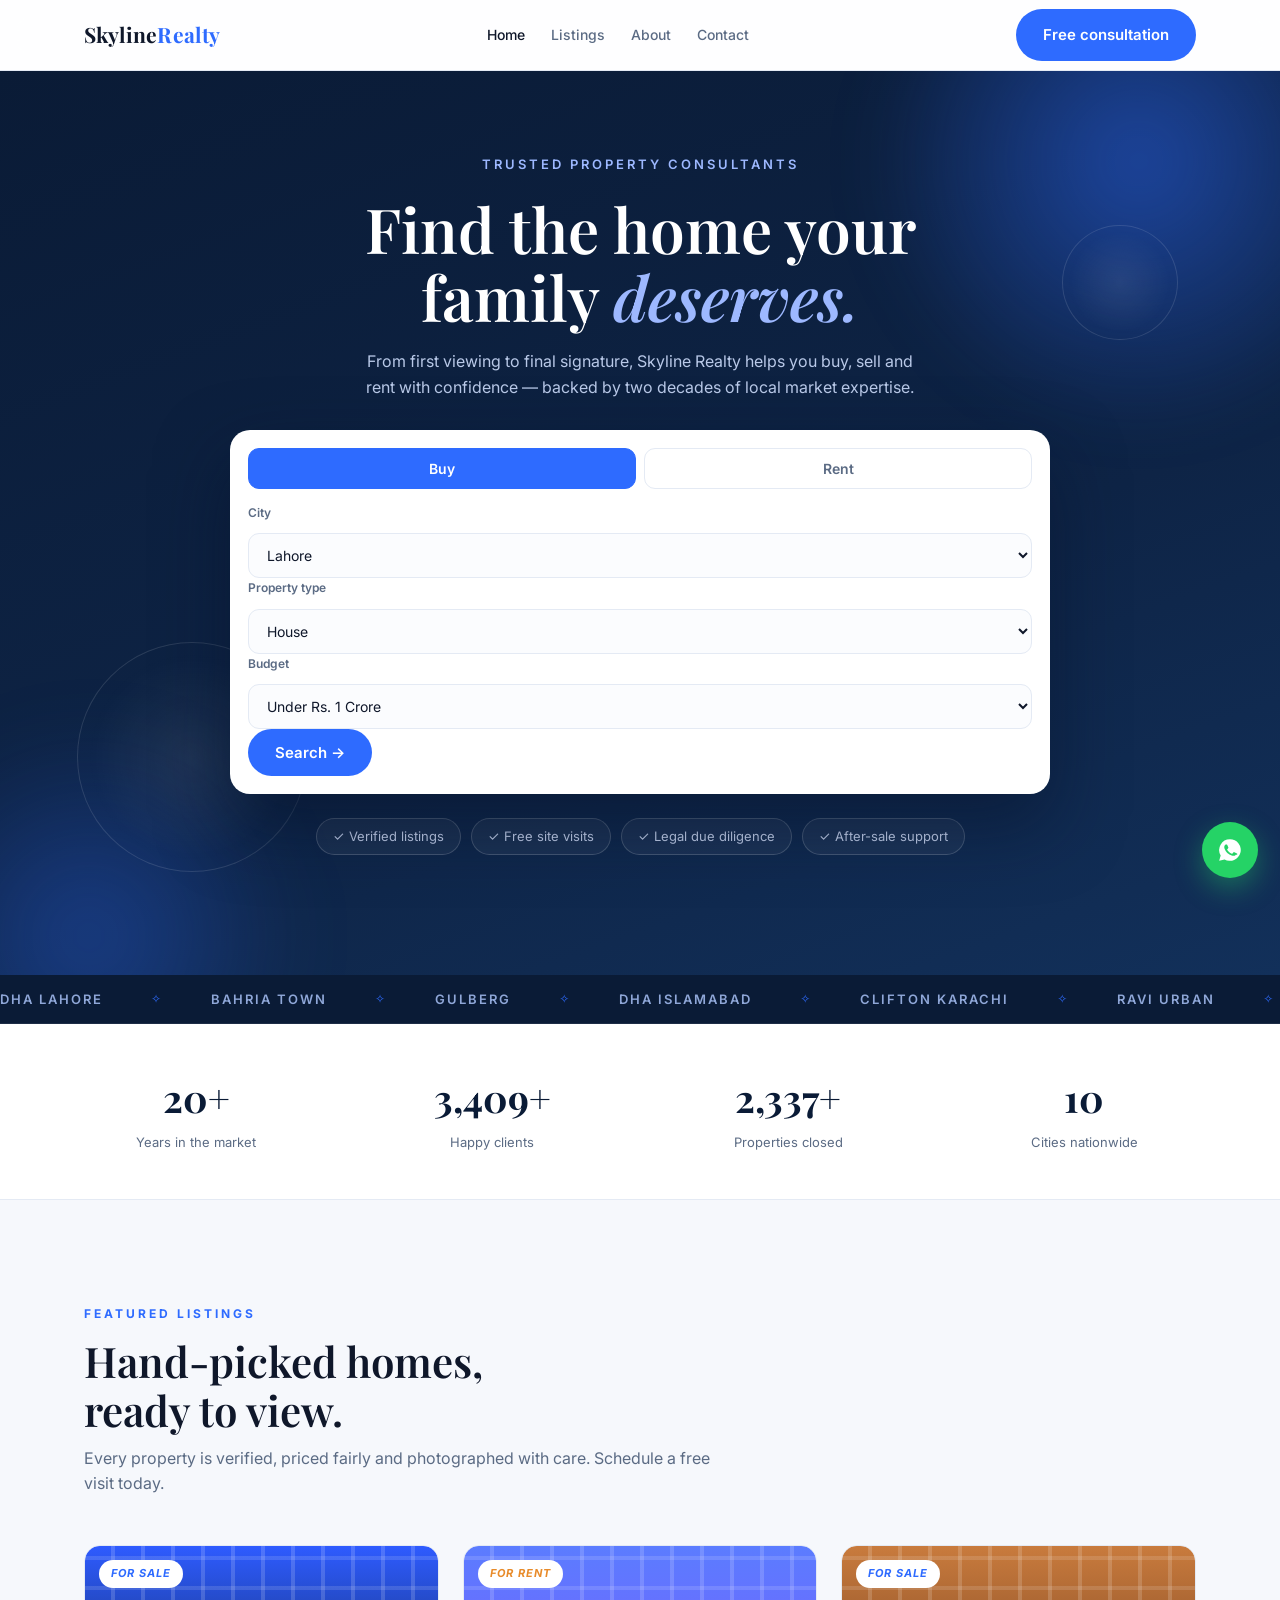
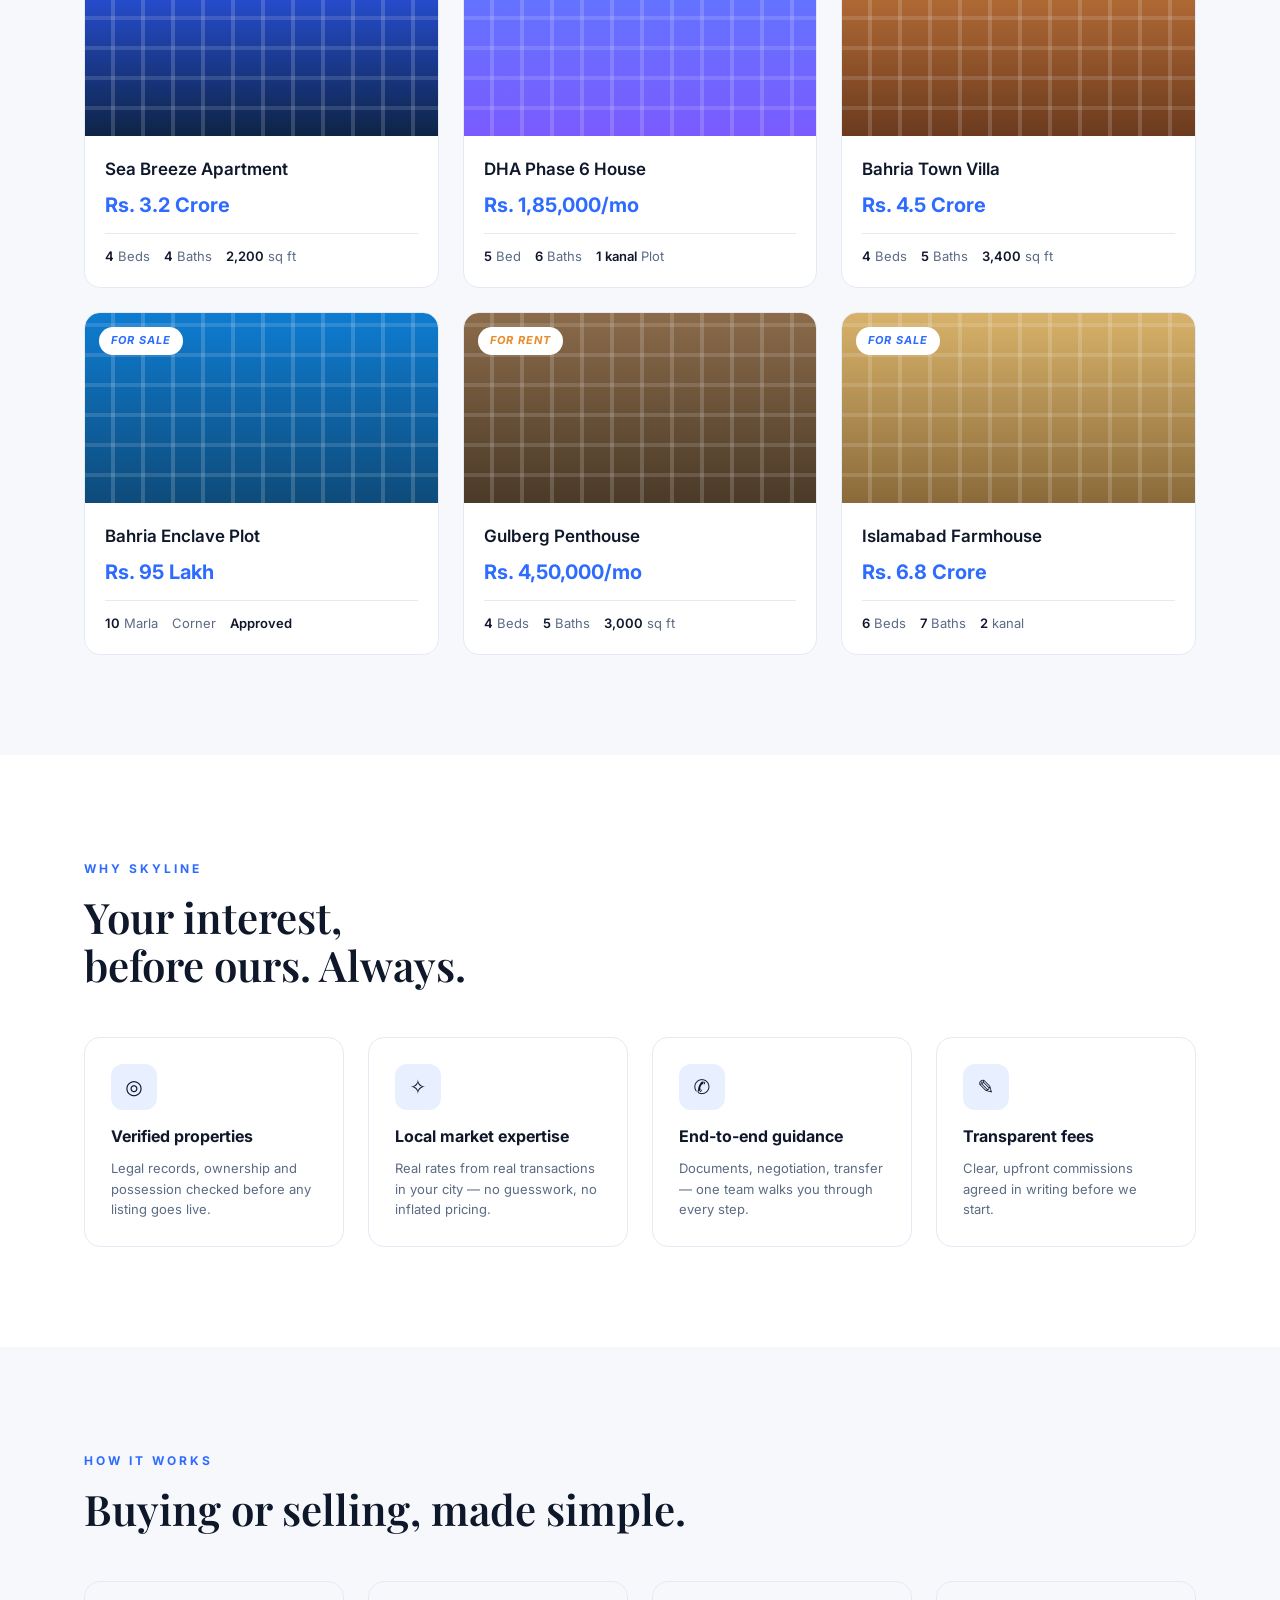
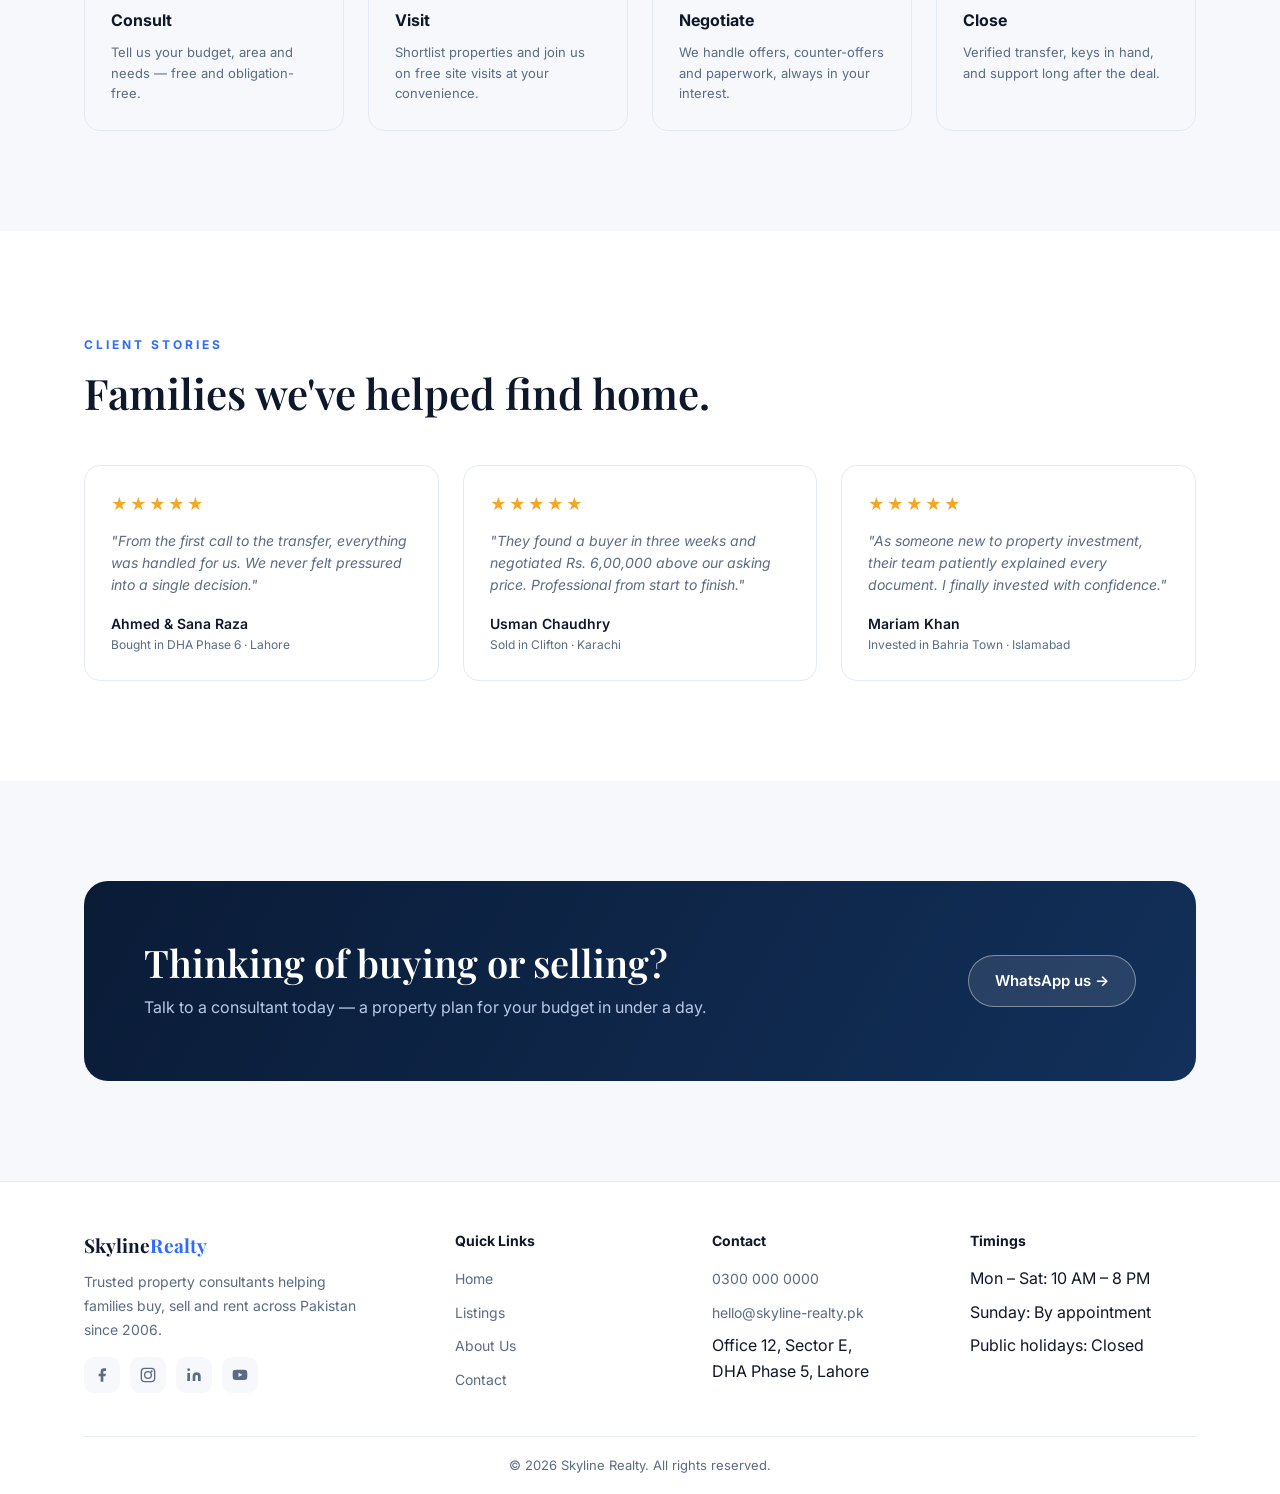
==== index.html @ 7dfa2a40 "Skyline Realty: production multi-page real estate website (HTML/CSS/JS)" ====
<!DOCTYPE html>
<html lang="en">
<head>
  <meta charset="UTF-8" />
  <meta name="viewport" content="width=device-width, initial-scale=1.0" />
  <title>Skyline Realty — Find Your Dream Home</title>
  <meta name="description" content="Skyline Realty — trusted property consultants helping you buy, sell and rent properties across Pakistan." />
  <link rel="preconnect" href="https://fonts.googleapis.com" />
  <link rel="preconnect" href="https://fonts.gstatic.com" crossorigin />
  <link href="https://fonts.googleapis.com/css2?family=Playfair+Display:wght@500;600;700&family=Inter:wght@400;500;600;700&display=swap" rel="stylesheet" />
  <link rel="stylesheet" href="css/style.css" />
</head>
<body>
<div class="sp" id="sp" aria-hidden="true"></div>
<a class="skip" href="#main">Skip to content</a>

<header>
  <div class="container nav">
    <a class="brand" href="index.html">Skyline<span>Realty</span></a>
    <nav class="nav-links" aria-label="Primary">
      <a href="index.html" aria-current="page">Home</a>
      <a href="listings.html">Listings</a>
      <a href="about.html">About</a>
      <a href="contact.html">Contact</a>
    </nav>
    <a class="btn btn-blue" href="contact.html">Free consultation</a>
    <button class="nav-toggle" aria-label="Toggle navigation" aria-expanded="false">
      <span></span><span></span><span></span>
    </button>
  </div>
</header>

<main id="main">
  <section class="hero" id="top">
    <div class="hero-fx" aria-hidden="true">
      <div class="glow"></div>
      <div class="glow g2"></div>
      <div class="orb o1"></div>
      <div class="orb o2"></div>
    </div>
    <div class="container">
      <div class="hero-inner">
        <span class="kicker rise" style="--d:.05s">Trusted property consultants</span>
        <h1 class="rise" style="--d:.15s">Find the home your family <em>deserves.</em></h1>
        <p class="rise" style="--d:.25s">From first viewing to final signature, Skyline Realty helps you buy, sell and rent with confidence — backed by two decades of local market expertise.</p>
        <form class="search rise" style="--d:.35s" action="listings.html" method="get">
          <div class="tabs" role="tablist">
            <button type="button" class="active">Buy</button>
            <button type="button">Rent</button>
          </div>
          <div class="search-form">
            <div style="display:grid;gap:6px">
              <label for="h-city">City</label>
              <select id="h-city" name="city"><option>Lahore</option><option>Karachi</option><option>Islamabad</option><option>Rawalpindi</option></select>
            </div>
            <div style="display:grid;gap:6px">
              <label for="h-type">Property type</label>
              <select id="h-type" name="type"><option>House</option><option>Apartment</option><option>Plot</option><option>Commercial</option></select>
            </div>
            <div style="display:grid;gap:6px">
              <label for="h-budget">Budget</label>
              <select id="h-budget" name="budget"><option>Under Rs. 1 Crore</option><option>Rs. 1–3 Crore</option><option>Rs. 3–7 Crore</option><option>Rs. 7 Crore+</option></select>
            </div>
            <button class="btn btn-blue" type="submit">Search →</button>
          </div>
        </form>
        <div class="trust-chips rise" style="--d:.45s">
          <span>✓ Verified listings</span>
          <span>✓ Free site visits</span>
          <span>✓ Legal due diligence</span>
          <span>✓ After-sale support</span>
        </div>
      </div>
    </div>
  </section>

  <div class="marquee" aria-hidden="true">
    <div class="marquee-track">
      <span>DHA Lahore</span><span>Bahria Town</span><span>Gulberg</span><span>DHA Islamabad</span><span>Clifton Karachi</span><span>Ravi Urban</span><span>DHA Peshawar</span><span>Overseas Ready</span><span>Installment Plans</span>
      <span>DHA Lahore</span><span>Bahria Town</span><span>Gulberg</span><span>DHA Islamabad</span><span>Clifton Karachi</span><span>Ravi Urban</span><span>DHA Peshawar</span><span>Overseas Ready</span><span>Installment Plans</span>
    </div>
  </div>

  <div class="stats">
    <div class="container stats-grid">
      <div class="stat"><strong data-count="20" data-suffix="+">20+</strong><span>Years in the market</span></div>
      <div class="stat"><strong data-count="3500" data-suffix="+">3,500+</strong><span>Happy clients</span></div>
      <div class="stat"><strong data-count="2400" data-suffix="+">2,400+</strong><span>Properties closed</span></div>
      <div class="stat"><strong data-count="10" data-suffix="">10</strong><span>Cities nationwide</span></div>
    </div>
  </div>

  <section id="listings">
    <div class="container">
      <div class="sec-head reveal">
        <span class="kicker">Featured listings</span>
        <h2>Hand-picked homes, ready to view.</h2>
        <p>Every property is verified, priced fairly and photographed with care. Schedule a free visit today.</p>
      </div>
      <div class="listing-grid">
        <article class="prop reveal">
          <div class="facade sky"><i class="win"></i><i class="win2"></i><i class="tag sale">For Sale</i></div>
          <div class="prop-body"><h3>Sea Breeze Apartment</h3><div class="price">Rs. 3.2 Crore</div><div class="meta"><span><b>4</b> Beds</span><span><b>4</b> Baths</span><span><b>2,200</b> sq ft</span></div></div>
        </article>
        <article class="prop reveal">
          <div class="facade dusk"><i class="win"></i><i class="win2"></i><i class="tag rent">For Rent</i></div>
          <div class="prop-body"><h3>DHA Phase 6 House</h3><div class="price">Rs. 1,85,000/mo</div><div class="meta"><span><b>5</b> Bed</span><span><b>6</b> Baths</span><span><b>1 kanal</b> Plot</span></div></div>
        </article>
        <article class="prop reveal">
          <div class="facade gold"><i class="win"></i><i class="win2"></i><i class="tag sale">For Sale</i></div>
          <div class="prop-body"><h3>Bahria Town Villa</h3><div class="price">Rs. 4.5 Crore</div><div class="meta"><span><b>4</b> Beds</span><span><b>5</b> Baths</span><span><b>3,400</b> sq ft</span></div></div>
        </article>
        <article class="prop reveal">
          <div class="facade lake"><i class="win"></i><i class="win2"></i><i class="tag sale">For Sale</i></div>
          <div class="prop-body"><h3>Bahria Enclave Plot</h3><div class="price">Rs. 95 Lakh</div><div class="meta"><span><b>10</b> Marla</span><span>Corner</span><span><b>Approved</b></span></div></div>
        </article>
        <article class="prop reveal">
          <div class="facade wood"><i class="win"></i><i class="win2"></i><i class="tag rent">For Rent</i></div>
          <div class="prop-body"><h3>Gulberg Penthouse</h3><div class="price">Rs. 4,50,000/mo</div><div class="meta"><span><b>4</b> Beds</span><span><b>5</b> Baths</span><span><b>3,000</b> sq ft</span></div></div>
        </article>
        <article class="prop reveal">
          <div class="facade sand"><i class="win"></i><i class="win2"></i><i class="tag sale">For Sale</i></div>
          <div class="prop-body"><h3>Islamabad Farmhouse</h3><div class="price">Rs. 6.8 Crore</div><div class="meta"><span><b>6</b> Beds</span><span><b>7</b> Baths</span><span><b>2</b> kanal</span></div></div>
        </article>
      </div>
    </div>
  </section>

  <section id="why" class="alt">
    <div class="container">
      <div class="sec-head reveal">
        <span class="kicker">Why Skyline</span>
        <h2>Your interest, before ours. Always.</h2>
      </div>
      <div class="why-grid">
        <div class="why reveal"><span class="ic">◎</span><h3>Verified properties</h3><p>Legal records, ownership and possession checked before any listing goes live.</p></div>
        <div class="why reveal"><span class="ic">✧</span><h3>Local market expertise</h3><p>Real rates from real transactions in your city — no guesswork, no inflated pricing.</p></div>
        <div class="why reveal"><span class="ic">✆</span><h3>End-to-end guidance</h3><p>Documents, negotiation, transfer — one team walks you through every step.</p></div>
        <div class="why reveal"><span class="ic">✎</span><h3>Transparent fees</h3><p>Clear, upfront commissions agreed in writing before we start.</p></div>
      </div>
    </div>
  </section>

  <section id="process">
    <div class="container">
      <div class="sec-head reveal">
        <span class="kicker">How it works</span>
        <h2>Buying or selling, made simple.</h2>
      </div>
      <div class="steps">
        <div class="step reveal"><h3>Consult</h3><p>Tell us your budget, area and needs — free and obligation-free.</p></div>
        <div class="step reveal"><h3>Visit</h3><p>Shortlist properties and join us on free site visits at your convenience.</p></div>
        <div class="step reveal"><h3>Negotiate</h3><p>We handle offers, counter-offers and paperwork, always in your interest.</p></div>
        <div class="step reveal"><h3>Close</h3><p>Verified transfer, keys in hand, and support long after the deal.</p></div>
      </div>
    </div>
  </section>

  <section id="stories" class="alt">
    <div class="container">
      <div class="sec-head reveal">
        <span class="kicker">Client stories</span>
        <h2>Families we've helped find home.</h2>
      </div>
      <div class="tst-grid">
        <div class="tst reveal">
          <div class="stars">★★★★★</div>
          <p>"From the first call to the transfer, everything was handled for us. We never felt pressured into a single decision."</p>
          <div class="who">Ahmed &amp; Sana Raza<span>Bought in DHA Phase 6 · Lahore</span></div>
        </div>
        <div class="tst reveal">
          <div class="stars">★★★★★</div>
          <p>"They found a buyer in three weeks and negotiated Rs. 6,00,000 above our asking price. Professional from start to finish."</p>
          <div class="who">Usman Chaudhry<span>Sold in Clifton · Karachi</span></div>
        </div>
        <div class="tst reveal">
          <div class="stars">★★★★★</div>
          <p>"As someone new to property investment, their team patiently explained every document. I finally invested with confidence."</p>
          <div class="who">Mariam Khan<span>Invested in Bahria Town · Islamabad</span></div>
        </div>
      </div>
    </div>
  </section>

  <section id="contact">
    <div class="container">
      <div class="cta-band reveal">
        <div>
          <h2>Thinking of buying or selling?</h2>
          <p>Talk to a consultant today — a property plan for your budget in under a day.</p>
        </div>
        <a class="btn btn-line" style="background:rgba(255,255,255,.1);border-color:rgba(255,255,255,.4);color:#fff" href="https://wa.me/923165661622" target="_blank" rel="noopener">WhatsApp us →</a>
      </div>
    </div>
  </section>
</main>

<footer class="site-footer">
  <div class="container">
    <div class="footer-grid">
      <div class="footer-brand">
        <a class="brand" href="index.html">Skyline<span>Realty</span></a>
        <p>Trusted property consultants helping families buy, sell and rent across Pakistan since 2006.</p>
        <div class="footer-social">
          <a href="#" aria-label="Facebook"><svg width="16" height="16" fill="currentColor" viewBox="0 0 24 24"><path d="M18 2h-3a5 5 0 0 0-5 5v3H7v4h3v8h4v-8h3l1-4h-4V7a1 1 0 0 1 1-1h3z"/></svg></a>
          <a href="#" aria-label="Instagram"><svg width="16" height="16" fill="none" stroke="currentColor" stroke-width="2" viewBox="0 0 24 24"><rect x="2" y="2" width="20" height="20" rx="5"/><circle cx="12" cy="12" r="5"/><circle cx="17.5" cy="6.5" r="1.5" fill="currentColor" stroke="none"/></svg></a>
          <a href="#" aria-label="LinkedIn"><svg width="16" height="16" fill="currentColor" viewBox="0 0 24 24"><path d="M16 8a6 6 0 0 1 6 6v7h-4v-7a2 2 0 0 0-4 0v7h-4v-7a6 6 0 0 1 6-6zM2 9h4v12H2zM4 2a2 2 0 1 1 0 4 2 2 0 0 1 0-4z"/></svg></a>
          <a href="#" aria-label="YouTube"><svg width="16" height="16" fill="currentColor" viewBox="0 0 24 24"><path d="M22.54 6.42a2.78 2.78 0 0 0-1.94-2C18.88 4 12 4 12 4s-6.88 0-8.6.46a2.78 2.78 0 0 0-1.94 2A29 29 0 0 0 1 11.75a29 29 0 0 0 .46 5.33A2.78 2.78 0 0 0 3.4 19.1c1.72.46 8.6.46 8.6.46s6.88 0 8.6-.46a2.78 2.78 0 0 0 1.94-2 29 29 0 0 0 .46-5.25 29 29 0 0 0-.46-5.43zM9.75 15.02V8.48l5.75 3.27-5.75 3.27z"/></svg></a>
        </div>
      </div>
      <div class="footer-col">
        <h4>Quick Links</h4>
        <ul>
          <li><a href="index.html">Home</a></li>
          <li><a href="listings.html">Listings</a></li>
          <li><a href="about.html">About Us</a></li>
          <li><a href="contact.html">Contact</a></li>
        </ul>
      </div>
      <div class="footer-col">
        <h4>Contact</h4>
        <ul>
          <li><a href="tel:+923000000000">0300 000 0000</a></li>
          <li><a href="mailto:hello@skyline-realty.pk">hello@skyline-realty.pk</a></li>
          <li>Office 12, Sector E,<br/>DHA Phase 5, Lahore</li>
        </ul>
      </div>
      <div class="footer-col">
        <h4>Timings</h4>
        <ul>
          <li>Mon – Sat: 10 AM – 8 PM</li>
          <li>Sunday: By appointment</li>
          <li>Public holidays: Closed</li>
        </ul>
      </div>
    </div>
    <div class="footer-bottom">© 2026 Skyline Realty. All rights reserved.</div>
  </div>
</footer>

<a class="wa" href="https://wa.me/923165661622?text=Hello%20Skyline%20Realty%2C%20I%27m%20interested%20in%20your%20property%20services." target="_blank" rel="noopener" aria-label="Chat on WhatsApp">
  <svg width="26" height="26" viewBox="0 0 24 24" fill="currentColor" aria-hidden="true"><path d="M12 2a10 10 0 0 0-8.6 15.1L2 22l5-1.3A10 10 0 1 0 12 2zm5.5 14.1c-.2.6-1.2 1.2-1.7 1.2-.5.1-1 .2-3.3-.7-2.8-1.1-4.6-4-4.7-4.2-.1-.2-1.1-1.5-1.1-2.9s.7-2 1-2.3c.2-.3.5-.3.7-.3h.5c.2 0 .4 0 .6.5l.9 2.1c.1.2.1.4 0 .6l-.5.7-.4.4c-.1.1-.3.3-.1.6.2.3.8 1.3 1.7 2.1 1.2 1.1 2.2 1.4 2.5 1.5.3.2.5.1.7-.1l1-1.2c.2-.3.4-.2.7-.1l2 1c.3.1.5.2.6.3.1.1.1.8-.1 1.3z"/></svg>
</a>

<script src="js/main.js"></script>
</body>
</html>
---- css/style.css ----
/* ================================================================
   Skyline Realty — Multi-Page Stylesheet
   ================================================================ */

:root {
  --navy: #0A1B36;
  --navy-2: #0E2446;
  --blue: #2E6BFF;
  --blue-dark: #1D4FD8;
  --blue-soft: #E8EFFF;
  --ink: #0F172A;
  --muted: #5B6B84;
  --bg: #F6F8FC;
  --card: #fff;
  --line: #E4EAF4;
  --serif: "Playfair Display", Georgia, serif;
  --sans: "Inter", system-ui, sans-serif;
}

*, *::before, *::after { margin: 0; padding: 0; box-sizing: border-box; }
html { scroll-behavior: smooth; }
body { font-family: var(--sans); color: var(--ink); background: var(--bg); line-height: 1.6; -webkit-font-smoothing: antialiased; }
::selection { background: var(--blue); color: #fff; }
a { color: inherit; }
img { max-width: 100%; display: block; }

/* ---- Utilities ---- */
.container { max-width: 1160px; margin: 0 auto; padding: 0 24px; }
.skip { position: absolute; left: -999px; top: 0; background: var(--blue); color: #fff; padding: 12px 20px; z-index: 200; font-weight: 600; border-radius: 0 0 12px 0; }
.skip:focus { left: 0; }
.sr-only { position: absolute; width: 1px; height: 1px; padding: 0; margin: -1px; overflow: hidden; clip: rect(0,0,0,0); border: 0; }

/* ---- Buttons ---- */
.btn {
  display: inline-flex; align-items: center; gap: 8px;
  padding: 13px 26px; border-radius: 999px; font-weight: 600; font-size: 15px;
  text-decoration: none; border: 1px solid transparent; cursor: pointer;
  font-family: var(--sans); transition: transform .15s, box-shadow .2s, background .2s;
}
.btn:active { transform: scale(.97); }
.btn-blue { background: var(--blue); color: #fff; }
.btn-blue:hover { background: var(--blue-dark); box-shadow: 0 10px 28px rgba(46,107,255,.35); }
.btn-line { border-color: var(--line); background: #fff; color: var(--ink); }
.btn-line:hover { border-color: var(--ink); }
.btn-sm { padding: 10px 20px; font-size: 13px; }

/* ---- Header ---- */
header {
  position: sticky; top: 0; z-index: 100;
  background: rgba(255,255,255,.85); backdrop-filter: blur(14px);
  border-bottom: 1px solid var(--line);
}
.nav { display: flex; align-items: center; justify-content: space-between; height: 70px; }
.brand { font-family: var(--serif); font-size: 21px; font-weight: 700; text-decoration: none; letter-spacing: .2px; }
.brand span { color: var(--blue); }
.nav-links { display: flex; gap: 26px; align-items: center; }
.nav-links a { text-decoration: none; font-size: 14px; font-weight: 500; color: var(--muted); transition: color .2s; }
.nav-links a:hover, .nav-links a[aria-current="page"] { color: var(--ink); }
.nav-toggle { display: none; background: none; border: none; cursor: pointer; padding: 8px; }
.nav-toggle span { display: block; width: 22px; height: 2px; background: var(--ink); margin: 5px 0; transition: .3s; }

/* ---- Hero ---- */
.hero {
  background: linear-gradient(160deg, var(--navy) 0%, var(--navy-2) 60%, #12305A 100%);
  color: #fff; padding: 80px 0 120px; position: relative; overflow: hidden;
}
.hero .glow {
  position: absolute; width: 50vmax; height: 50vmax; right: -14vmax; top: -18vmax;
  border-radius: 50%; background: radial-gradient(circle, rgba(46,107,255,.5), transparent 60%);
  filter: blur(30px); pointer-events: none;
}
.hero .glow.g2 {
  right: auto; left: -12vmax; top: auto; bottom: -16vmax;
  width: 38vmax; height: 38vmax;
  background: radial-gradient(circle, rgba(46,107,255,.35), transparent 60%);
  filter: blur(40px);
}
.hero-inner { position: relative; z-index: 2; text-align: center; max-width: 820px; margin: 0 auto; }
.hero .kicker { font-size: 13px; letter-spacing: 3px; text-transform: uppercase; color: #9DB8FF; font-weight: 600; }
.hero h1 { font-family: var(--serif); font-size: clamp(38px, 6vw, 62px); font-weight: 600; line-height: 1.1; margin: 18px 0; text-wrap: balance; }
.hero h1 em { font-style: italic; color: #9DB8FF; }
.hero p { color: #B9C9E8; max-width: 560px; margin: 0 auto 30px; font-size: 16px; }

/* ---- Search Card ---- */
.search {
  background: #fff; color: var(--ink); border-radius: 20px; padding: 18px;
  box-shadow: 0 30px 70px rgba(6,18,42,.5); text-align: left; position: relative; z-index: 2;
}
.search .tabs { display: flex; gap: 8px; margin-bottom: 14px; }
.search .tabs button {
  flex: 1; padding: 11px; border-radius: 11px; border: 1px solid var(--line);
  background: #fff; font-weight: 600; font-size: 14px; cursor: pointer;
  font-family: var(--sans); color: var(--muted); transition: background .2s, color .2s, border-color .2s;
}
.search .tabs button.active { background: var(--blue); border-color: var(--blue); color: #fff; }
.search form { display: grid; grid-template-columns: 2fr 1fr 1fr auto; gap: 12px; }
.search label { font-size: 12px; font-weight: 600; color: var(--muted); display: block; margin-bottom: 5px; }
.search select, .search input {
  width: 100%; padding: 12px 14px; border: 1px solid var(--line); border-radius: 11px;
  font-size: 14px; font-family: var(--sans); background: #FBFCFE; color: var(--ink);
}
.search select:focus, .search input:focus { outline: none; border-color: var(--blue); }
.search .btn { justify-self: end; align-self: end; }

.trust-chips { display: flex; gap: 10px; justify-content: center; flex-wrap: wrap; margin-top: 24px; }
.trust-chips span { font-size: 13px; color: #C6D3EF; border: 1px solid rgba(255,255,255,.18); padding: 7px 16px; border-radius: 999px; background: rgba(255,255,255,.05); }

/* ---- Stats ---- */
.stats { border-bottom: 1px solid var(--line); background: #fff; }
.stats-grid { display: grid; grid-template-columns: repeat(4, 1fr); gap: 24px; padding: 44px 0; text-align: center; }
.stat strong { font-family: var(--serif); font-size: 38px; font-weight: 700; color: var(--navy); display: block; }
.stat span { font-size: 13px; color: var(--muted); }

/* ---- Sections ---- */
section { padding: clamp(64px, 8vw, 100px) 0; }
.sec-head { max-width: 640px; margin-bottom: 48px; }
.sec-head .kicker { font-size: 12px; font-weight: 700; letter-spacing: 3px; text-transform: uppercase; color: var(--blue); }
.sec-head h2 { font-family: var(--serif); font-size: clamp(30px, 4vw, 42px); font-weight: 600; line-height: 1.15; margin-top: 12px; text-wrap: balance; }
.sec-head p { color: var(--muted); margin-top: 12px; }
.alt { background: #fff; }

/* ---- Property Facade Art ---- */
.facade { position: relative; height: 190px; overflow: hidden; border-radius: 14px 14px 0 0; }
.facade.sky { background: linear-gradient(180deg, #2E5BFF, #0E2446); }
.facade.dusk { background: linear-gradient(180deg, #5B7CFF, #7A5BFF); }
.facade.lake { background: linear-gradient(180deg, #0E7CD1, #0E4B7A); }
.facade.gold { background: linear-gradient(180deg, #C97B3D, #6B3A1E); }
.facade.wood { background: linear-gradient(180deg, #8B6B4A, #4A3A28); }
.facade.sand { background: linear-gradient(180deg, #D8B26A, #8A6A3A); }
.facade .win { position: absolute; inset: 0; background: repeating-linear-gradient(90deg, transparent 0 26px, rgba(255,255,255,.16) 26px 30px); }
.facade .win2 { position: absolute; inset: 0; background: repeating-linear-gradient(0deg, transparent 0 26px, rgba(255,255,255,.13) 26px 30px); }
.facade .lights { position: absolute; width: 8px; height: 8px; border-radius: 2px; background: #FFE9A8; box-shadow: 0 0 8px #FFE9A8; opacity: .85; }
.facade .tagline { position: absolute; left: 16px; bottom: 14px; font-size: 11px; font-weight: 700; letter-spacing: 1px; text-transform: uppercase; color: #fff; background: rgba(0,0,0,.28); padding: 5px 12px; border-radius: 8px; backdrop-filter: blur(6px); }

/* ---- Listing Cards ---- */
.listing-grid { display: grid; grid-template-columns: repeat(3, 1fr); gap: 24px; }
.prop {
  background: #fff; border: 1px solid var(--line); border-radius: 16px;
  overflow: hidden; transition: transform .2s, box-shadow .2s;
}
.prop:hover { transform: translateY(-5px); box-shadow: 0 24px 50px rgba(15,23,42,.12); }
.prop-body { padding: 20px; }
.prop-body h3 { font-size: 17px; font-weight: 600; }
.price { font-size: 20px; font-weight: 700; color: var(--blue); margin: 6px 0 12px; }
.meta { display: flex; gap: 14px; font-size: 13px; color: var(--muted); border-top: 1px solid var(--line); padding-top: 12px; flex-wrap: wrap; }
.meta b { color: var(--ink); font-weight: 600; }
.prop .tag {
  position: absolute; top: 14px; left: 14px; z-index: 2; font-size: 11px; font-weight: 700;
  text-transform: uppercase; letter-spacing: 1px; padding: 5px 12px; border-radius: 999px;
}
.tag.sale { background: #fff; color: var(--blue); }
.tag.rent { background: #fff; color: #E88B2A; }

/* ---- Filter bar (listings page) ---- */
.filter-bar {
  background: #fff; border: 1px solid var(--line); border-radius: 16px;
  padding: 18px; margin-bottom: 32px; display: flex; gap: 12px; flex-wrap: wrap; align-items: flex-end;
}
.filter-bar .field { flex: 1; min-width: 160px; }
.filter-bar label { font-size: 12px; font-weight: 600; color: var(--muted); display: block; margin-bottom: 5px; }
.filter-bar select {
  width: 100%; padding: 10px 14px; border: 1px solid var(--line); border-radius: 11px;
  font-size: 14px; font-family: var(--sans); background: #FBFCFE; color: var(--ink);
}
.filter-bar select:focus { outline: none; border-color: var(--blue); }

/* Buy/Rent tabs for listings page */
.listings-tabs { display: flex; gap: 8px; margin-bottom: 24px; }
.listings-tabs button {
  padding: 11px 28px; border-radius: 11px; border: 1px solid var(--line);
  background: #fff; font-weight: 600; font-size: 14px; cursor: pointer;
  font-family: var(--sans); color: var(--muted); transition: background .2s, color .2s, border-color .2s;
}
.listings-tabs button.active { background: var(--blue); border-color: var(--blue); color: #fff; }
.listings-tabs button:hover:not(.active) { border-color: var(--muted); }
.listing-count { font-size: 14px; color: var(--muted); margin-bottom: 20px; }

/* ---- Why Us ---- */
.why-grid { display: grid; grid-template-columns: repeat(4, 1fr); gap: 24px; }
.why { background: #fff; border: 1px solid var(--line); border-radius: 16px; padding: 26px; }
.why .ic {
  width: 46px; height: 46px; display: flex; align-items: center; justify-content: center;
  background: var(--blue-soft); border-radius: 12px; font-size: 20px; margin-bottom: 14px;
}
.why h3 { font-size: 16px; margin-bottom: 8px; }
.why p { font-size: 13px; color: var(--muted); }

/* ---- Process Steps ---- */
.steps { display: grid; grid-template-columns: repeat(4, 1fr); gap: 24px; counter-reset: st; }
.step { background: var(--bg); border: 1px solid var(--line); border-radius: 16px; padding: 26px; position: relative; }
.step::before { counter-increment: st; content: "0" counter(st); font-family: var(--serif); font-weight: 700; font-size: 16px; color: var(--blue); display: block; margin-bottom: 14px; }
.step h3 { font-size: 16px; margin-bottom: 8px; }
.step p { font-size: 13px; color: var(--muted); }

/* ---- Testimonials ---- */
.tst-grid { display: grid; grid-template-columns: repeat(3, 1fr); gap: 24px; }
.tst { background: #fff; border: 1px solid var(--line); border-radius: 16px; padding: 26px; }
.tst .stars { color: #F5A623; margin-bottom: 12px; letter-spacing: 2px; }
.tst p { font-size: 14px; color: var(--muted); font-style: italic; }
.tst .who { margin-top: 16px; font-size: 14px; font-weight: 600; }
.tst .who span { display: block; font-weight: 400; color: var(--muted); font-size: 12px; }

/* ---- CTA Band ---- */
.cta-band {
  background: linear-gradient(120deg, var(--navy), #12305A); border-radius: 24px;
  color: #fff; padding: clamp(36px, 5vw, 60px);
  display: flex; align-items: center; justify-content: space-between; gap: 28px; flex-wrap: wrap;
}
.cta-band h2 { font-family: var(--serif); font-size: clamp(26px, 3.6vw, 38px); font-weight: 600; line-height: 1.15; }
.cta-band p { color: #B9C9E8; margin-top: 10px; }

/* ---- About Page ---- */
.about-story { display: grid; grid-template-columns: 1fr 1fr; gap: 48px; align-items: center; }
.about-story .text h2 { font-family: var(--serif); font-size: clamp(28px, 4vw, 40px); font-weight: 600; line-height: 1.15; margin-bottom: 16px; }
.about-story .text p { color: var(--muted); margin-bottom: 14px; font-size: 15px; }
.about-visual {
  background: linear-gradient(160deg, var(--navy), #12305A); border-radius: 20px;
  padding: 48px; color: #fff; text-align: center; min-height: 320px;
  display: flex; flex-direction: column; align-items: center; justify-content: center;
}
.about-visual .big-num { font-family: var(--serif); font-size: 72px; font-weight: 700; line-height: 1; }
.about-visual .big-label { font-size: 16px; color: #B9C9E8; margin-top: 8px; }
.values-grid { display: grid; grid-template-columns: repeat(3, 1fr); gap: 24px; }
.value-card { background: #fff; border: 1px solid var(--line); border-radius: 16px; padding: 28px; }
.value-card .ic { width: 50px; height: 50px; display: flex; align-items: center; justify-content: center; background: var(--blue-soft); border-radius: 14px; font-size: 22px; margin-bottom: 16px; }
.value-card h3 { font-size: 17px; margin-bottom: 8px; }
.value-card p { font-size: 13px; color: var(--muted); }

/* ---- Team ---- */
.team-grid { display: grid; grid-template-columns: repeat(4, 1fr); gap: 24px; }
.team-card { background: #fff; border: 1px solid var(--line); border-radius: 16px; padding: 28px; text-align: center; }
.team-avatar {
  width: 72px; height: 72px; border-radius: 50%; background: var(--blue);
  color: #fff; display: flex; align-items: center; justify-content: center;
  font-family: var(--serif); font-size: 24px; font-weight: 700; margin: 0 auto 14px;
}
.team-card h3 { font-size: 16px; margin-bottom: 4px; }
.team-card .role { font-size: 13px; color: var(--muted); }

/* ---- Awards/Trust Band ---- */
.awards-band { display: flex; gap: 32px; justify-content: center; flex-wrap: wrap; padding: 40px 0; }
.award-item { display: flex; align-items: center; gap: 12px; }
.award-icon {
  width: 44px; height: 44px; border-radius: 12px; background: var(--blue-soft);
  display: flex; align-items: center; justify-content: center; font-size: 18px;
}
.award-item .award-text { font-size: 13px; font-weight: 600; color: var(--ink); }
.award-item .award-sub { font-size: 11px; color: var(--muted); }

/* ---- Contact Page ---- */
.contact-grid { display: grid; grid-template-columns: 1.2fr 1fr; gap: 36px; }
.contact-form { background: #fff; border: 1px solid var(--line); border-radius: 20px; padding: 32px; }
.contact-form h3 { font-family: var(--serif); font-size: 22px; margin-bottom: 20px; }
.form-group { margin-bottom: 16px; }
.form-group label { font-size: 13px; font-weight: 600; color: var(--muted); display: block; margin-bottom: 6px; }
.form-group input, .form-group select, .form-group textarea {
  width: 100%; padding: 12px 14px; border: 1px solid var(--line); border-radius: 11px;
  font-size: 14px; font-family: var(--sans); background: #FBFCFE; color: var(--ink);
  transition: border-color .2s;
}
.form-group input:focus, .form-group select:focus, .form-group textarea:focus { outline: none; border-color: var(--blue); }
.form-group textarea { resize: vertical; min-height: 100px; }
.form-group .error { color: #E53E3E; font-size: 12px; margin-top: 4px; display: none; }
.form-group.has-error input, .form-group.has-error select, .form-group.has-error textarea { border-color: #E53E3E; }
.form-group.has-error .error { display: block; }

.contact-info { display: flex; flex-direction: column; gap: 20px; }
.info-card { background: #fff; border: 1px solid var(--line); border-radius: 16px; padding: 24px; }
.info-card h4 { font-size: 15px; font-weight: 600; margin-bottom: 12px; display: flex; align-items: center; gap: 8px; }
.info-card p { font-size: 14px; color: var(--muted); line-height: 1.7; }
.info-card a { color: var(--blue); text-decoration: none; }
.info-card a:hover { text-decoration: underline; }

/* FAQ */
.faq-list { max-width: 800px; margin-top: 48px; }
.faq-item { border-bottom: 1px solid var(--line); }
.faq-item summary {
  padding: 18px 0; font-size: 15px; font-weight: 600; cursor: pointer;
  list-style: none; display: flex; justify-content: space-between; align-items: center;
}
.faq-item summary::after { content: "+"; font-size: 20px; color: var(--blue); transition: transform .2s; }
.faq-item[open] summary::after { transform: rotate(45deg); }
.faq-item summary::-webkit-details-marker { display: none; }
.faq-item .faq-answer { padding: 0 0 18px; font-size: 14px; color: var(--muted); line-height: 1.7; }

/* ---- Marquee ---- */
.marquee {
  overflow: hidden; background: var(--navy); color: #C6D3EF; padding: 14px 0;
  position: relative; z-index: 3; border-bottom: 1px solid rgba(255,255,255,.08);
}
.marquee-track { display: flex; gap: 48px; width: max-content; animation: scrollX 30s linear infinite; }
.marquee span {
  font-size: 13px; font-weight: 600; letter-spacing: 2px; text-transform: uppercase;
  white-space: nowrap; display: flex; align-items: center; gap: 48px; color: #8FA7D8;
}
.marquee span::after { content: "✧"; color: var(--blue); font-size: 12px; }
@keyframes scrollX { to { transform: translateX(-50%); } }

/* ---- Cursor Spotlight ---- */
.spot { position: relative; }
.spot::before {
  content: ""; position: absolute; inset: 0; border-radius: inherit; pointer-events: none;
  opacity: 0; transition: opacity .3s;
  background: radial-gradient(340px circle at var(--mx, 50%) var(--my, 50%), rgba(255,255,255,.8), transparent 45%);
  z-index: 1;
}
.spot:hover::before { opacity: .14; }

/* ---- Hero Entrance ---- */
.hero .rise { opacity: 0; animation: rise .7s cubic-bezier(.22, 1, .36, 1) forwards; animation-delay: var(--d, 0s); }
@keyframes rise { from { opacity: 0; transform: translateY(26px); } to { opacity: 1; transform: none; } }

/* ---- Hero Parallax + Orbs ---- */
.hero-fx { position: absolute; inset: 0; pointer-events: none; will-change: transform; }
.hero-fx .glow { will-change: transform; }
.orb {
  position: absolute; border-radius: 50%;
  background: radial-gradient(circle, rgba(255,255,255,.07), transparent 65%);
  border: 1px solid rgba(255,255,255,.12);
}
.hero-fx .orb.o1 { width: 18vmax; height: 18vmax; left: 6vmax; bottom: 8vmax; animation: bob 9s ease-in-out infinite; }
.hero-fx .orb.o2 { width: 9vmax; height: 9vmax; right: 8vmax; top: 12vmax; animation: bob 7s ease-in-out 1.4s infinite; }
@keyframes bob { 0%, 100% { transform: translateY(0); } 50% { transform: translateY(-18px); } }

/* ---- Reveal ---- */
.reveal { opacity: 0; transform: translateY(20px); transition: opacity .6s ease, transform .6s ease; }
.reveal.in { opacity: 1; transform: none; }

/* ---- Focus Visible ---- */
:focus-visible { outline: 3px solid var(--blue); outline-offset: 2px; border-radius: 4px; }

/* ---- Scroll Progress ---- */
.sp {
  position: fixed; top: 0; left: 0; height: 3px; width: 0; z-index: 999;
  background: linear-gradient(90deg, var(--blue), #8FB2FF);
  box-shadow: 0 0 12px rgba(46,107,255,.55);
}

/* ---- WhatsApp FAB ---- */
.wa {
  position: fixed; right: 22px; bottom: 22px; z-index: 150; width: 56px; height: 56px;
  border-radius: 50%; background: #25D366; display: flex; align-items: center; justify-content: center;
  color: #fff; box-shadow: 0 10px 28px rgba(37,211,102,.4); text-decoration: none;
  transition: transform .2s;
}
.wa:hover { transform: scale(1.08); }

/* ---- Footer ---- */
.site-footer { border-top: 1px solid var(--line); background: #fff; padding: 48px 0 0; }
.footer-grid { display: grid; grid-template-columns: 1.5fr 1fr 1fr 1fr; gap: 32px; }
.footer-brand .brand { font-size: 19px; display: inline-block; margin-bottom: 10px; }
.footer-brand p { font-size: 14px; color: var(--muted); line-height: 1.7; max-width: 280px; }
.footer-col h4 { font-size: 14px; font-weight: 700; margin-bottom: 14px; color: var(--ink); }
.footer-col ul { list-style: none; }
.footer-col li { margin-bottom: 8px; }
.footer-col a { font-size: 14px; color: var(--muted); text-decoration: none; transition: color .2s; }
.footer-col a:hover { color: var(--blue); }
.footer-social { display: flex; gap: 10px; margin-top: 16px; }
.footer-social a {
  width: 36px; height: 36px; border-radius: 10px; background: var(--bg);
  display: flex; align-items: center; justify-content: center; color: var(--muted);
  text-decoration: none; transition: background .2s, color .2s;
}
.footer-social a:hover { background: var(--blue); color: #fff; }
.footer-bottom {
  border-top: 1px solid var(--line); margin-top: 36px; padding: 18px 0;
  text-align: center; font-size: 13px; color: var(--muted);
}

/* ---- Reduced Motion ---- */
@media (prefers-reduced-motion: reduce) {
  html { scroll-behavior: auto; }
  .reveal { opacity: 1; transform: none; transition: none; }
  .hero .rise { opacity: 1; transform: none; animation: none; }
  .hero-fx, .marquee-track, .orb { animation: none !important; transform: none !important; }
  .spot::before { display: none; }
  .marquee-track { animation: none !important; }
}

/* ---- Responsive ---- */
@media (max-width: 960px) {
  .search form { grid-template-columns: 1fr 1fr; }
  .listing-grid, .why-grid, .steps, .tst-grid { grid-template-columns: 1fr 1fr; }
  .about-story { grid-template-columns: 1fr; }
  .values-grid { grid-template-columns: 1fr 1fr; }
  .team-grid { grid-template-columns: 1fr 1fr; }
  .contact-grid { grid-template-columns: 1fr; }
  .footer-grid { grid-template-columns: 1fr 1fr; }
  .nav-links { display: none; }
  .nav-links.open { display: flex; flex-direction: column; position: absolute; top: 70px; left: 0; right: 0; background: #fff; padding: 20px 24px; border-bottom: 1px solid var(--line); box-shadow: 0 10px 30px rgba(0,0,0,.08); z-index: 99; }
  .nav-toggle { display: block; }
}
@media (max-width: 600px) {
  .stats-grid, .listing-grid, .why-grid, .steps, .tst-grid, .values-grid, .team-grid { grid-template-columns: 1fr; }
  .search form { grid-template-columns: 1fr; }
  .search .btn { justify-self: stretch; width: 100%; }
  .cta-band { flex-direction: column; text-align: center; }
  .footer-grid { grid-template-columns: 1fr; }
  .filter-bar { flex-direction: column; }
  .filter-bar .field { min-width: auto; }
  .awards-band { flex-direction: column; align-items: center; }
}
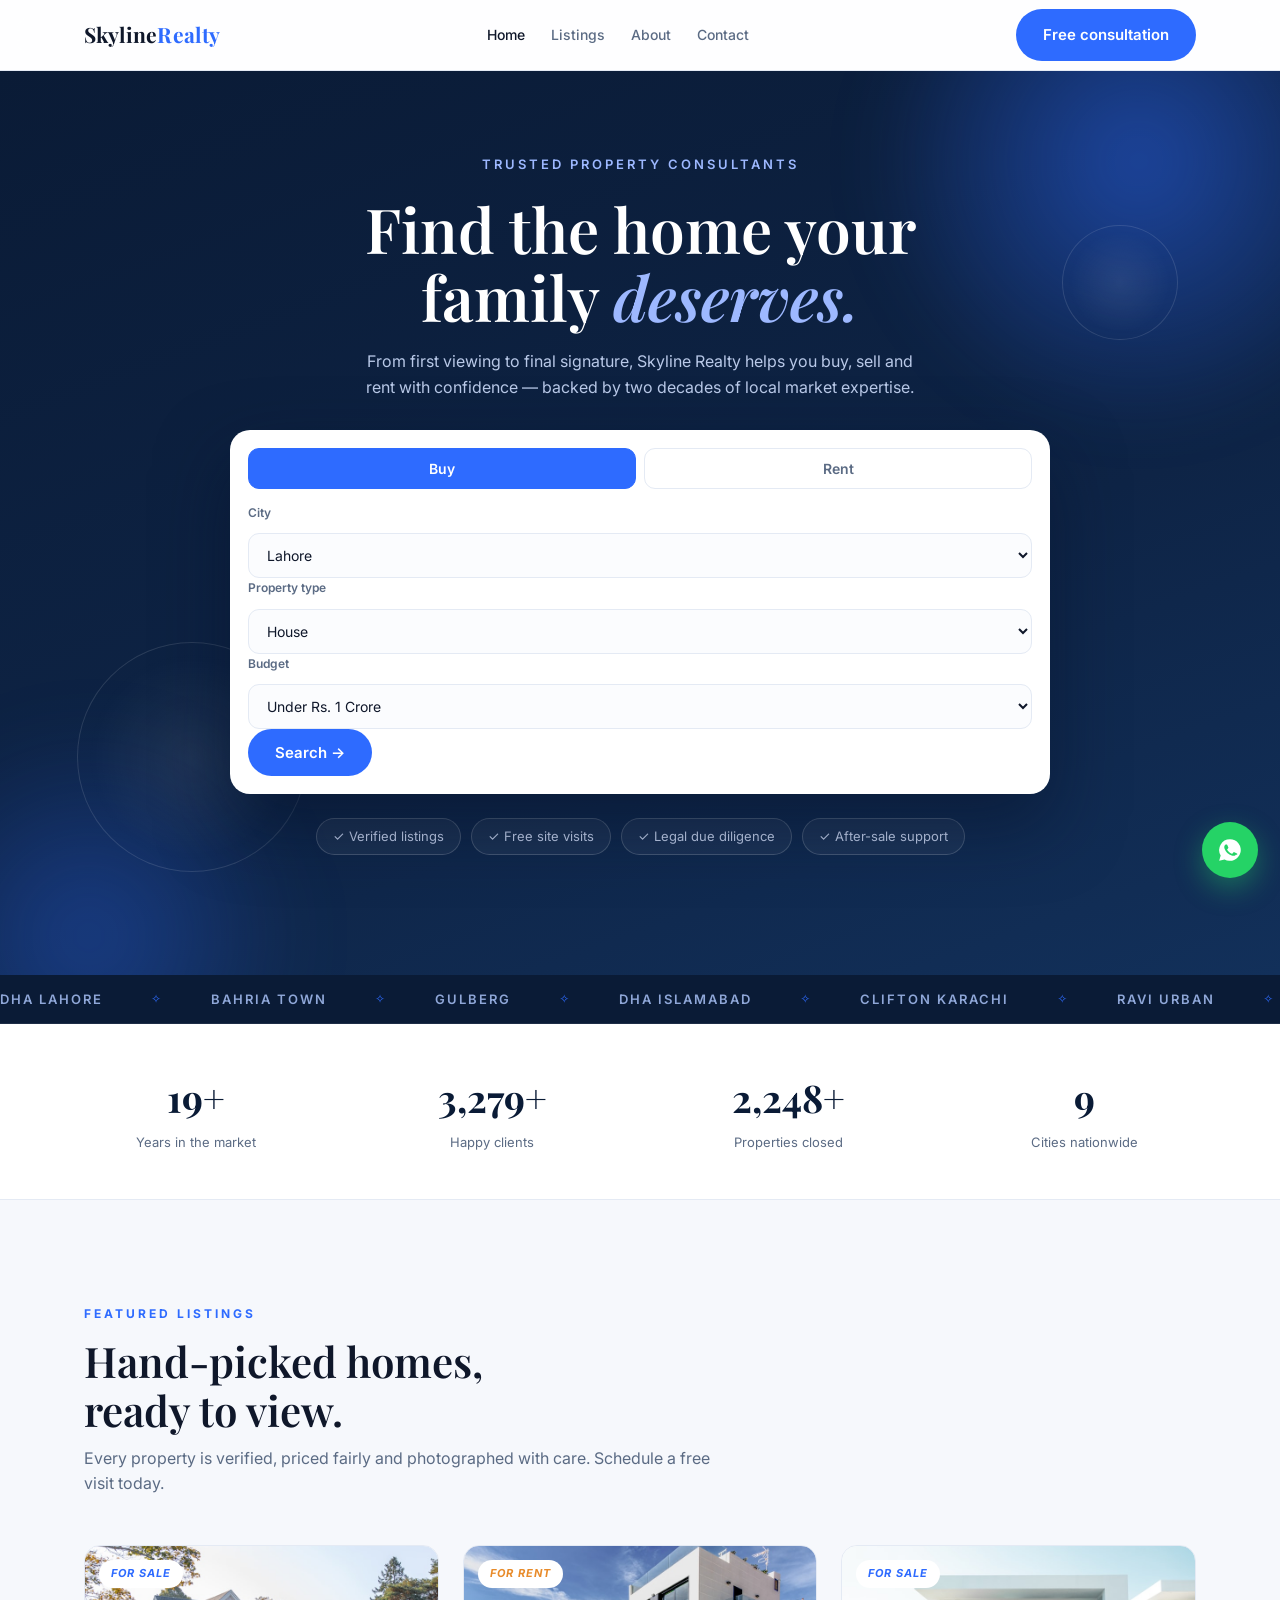
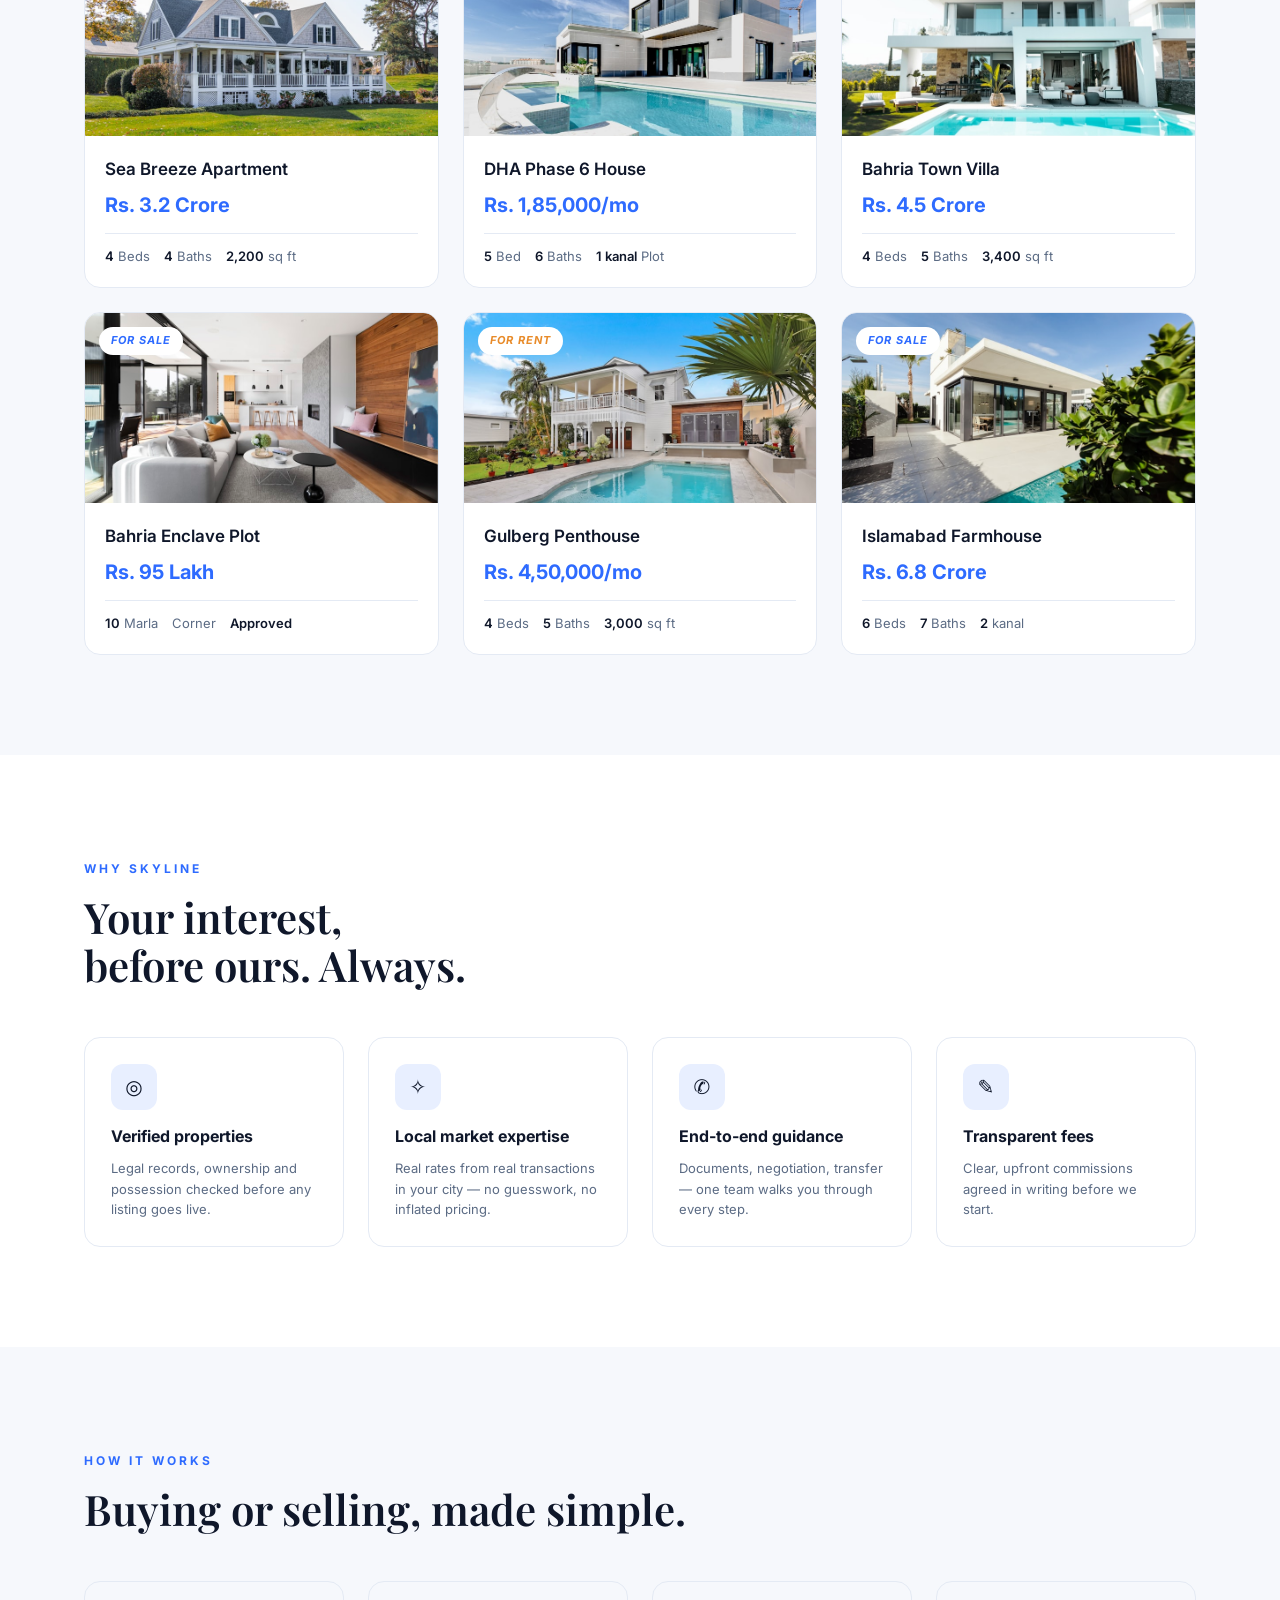
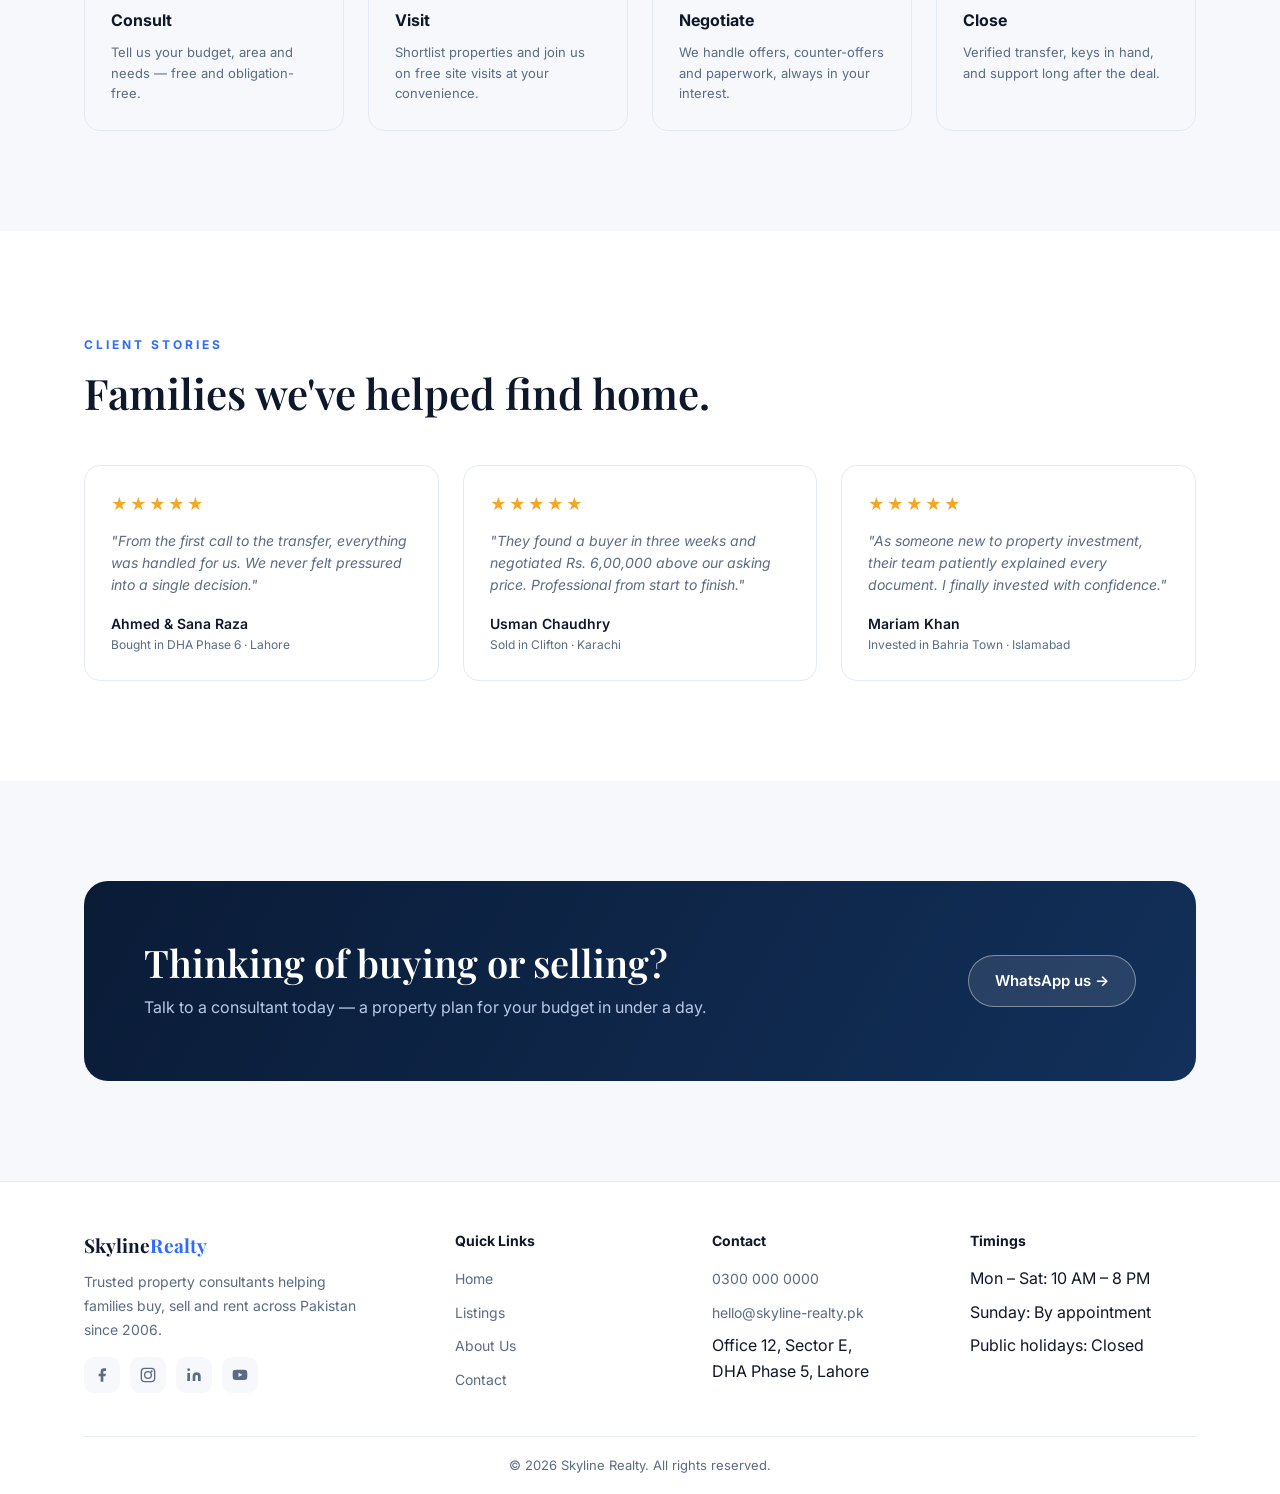
==== commit e1dbb02c: "Replace CSS facades with real property photos" ====
--- a/index.html
+++ b/index.html
@@ -99,27 +99,27 @@
       </div>
       <div class="listing-grid">
         <article class="prop reveal">
-          <div class="facade sky"><i class="win"></i><i class="win2"></i><i class="tag sale">For Sale</i></div>
+          <div class="facade"><img src="images/prop-02.jpg" alt="Sea Breeze Apartment" loading="lazy"><i class="tag sale">For Sale</i></div>
           <div class="prop-body"><h3>Sea Breeze Apartment</h3><div class="price">Rs. 3.2 Crore</div><div class="meta"><span><b>4</b> Beds</span><span><b>4</b> Baths</span><span><b>2,200</b> sq ft</span></div></div>
         </article>
         <article class="prop reveal">
-          <div class="facade dusk"><i class="win"></i><i class="win2"></i><i class="tag rent">For Rent</i></div>
+          <div class="facade"><img src="images/prop-07.jpg" alt="DHA Phase 6 House" loading="lazy"><i class="tag rent">For Rent</i></div>
           <div class="prop-body"><h3>DHA Phase 6 House</h3><div class="price">Rs. 1,85,000/mo</div><div class="meta"><span><b>5</b> Bed</span><span><b>6</b> Baths</span><span><b>1 kanal</b> Plot</span></div></div>
         </article>
         <article class="prop reveal">
-          <div class="facade gold"><i class="win"></i><i class="win2"></i><i class="tag sale">For Sale</i></div>
+          <div class="facade"><img src="images/prop-04.jpg" alt="Bahria Town Villa" loading="lazy"><i class="tag sale">For Sale</i></div>
           <div class="prop-body"><h3>Bahria Town Villa</h3><div class="price">Rs. 4.5 Crore</div><div class="meta"><span><b>4</b> Beds</span><span><b>5</b> Baths</span><span><b>3,400</b> sq ft</span></div></div>
         </article>
         <article class="prop reveal">
-          <div class="facade lake"><i class="win"></i><i class="win2"></i><i class="tag sale">For Sale</i></div>
+          <div class="facade"><img src="images/prop-06.jpg" alt="Bahria Enclave Plot" loading="lazy"><i class="tag sale">For Sale</i></div>
           <div class="prop-body"><h3>Bahria Enclave Plot</h3><div class="price">Rs. 95 Lakh</div><div class="meta"><span><b>10</b> Marla</span><span>Corner</span><span><b>Approved</b></span></div></div>
         </article>
         <article class="prop reveal">
-          <div class="facade wood"><i class="win"></i><i class="win2"></i><i class="tag rent">For Rent</i></div>
+          <div class="facade"><img src="images/prop-08.jpg" alt="Gulberg Penthouse" loading="lazy"><i class="tag rent">For Rent</i></div>
           <div class="prop-body"><h3>Gulberg Penthouse</h3><div class="price">Rs. 4,50,000/mo</div><div class="meta"><span><b>4</b> Beds</span><span><b>5</b> Baths</span><span><b>3,000</b> sq ft</span></div></div>
         </article>
         <article class="prop reveal">
-          <div class="facade sand"><i class="win"></i><i class="win2"></i><i class="tag sale">For Sale</i></div>
+          <div class="facade"><img src="images/prop-03.jpg" alt="Islamabad Farmhouse" loading="lazy"><i class="tag sale">For Sale</i></div>
           <div class="prop-body"><h3>Islamabad Farmhouse</h3><div class="price">Rs. 6.8 Crore</div><div class="meta"><span><b>6</b> Beds</span><span><b>7</b> Baths</span><span><b>2</b> kanal</span></div></div>
         </article>
       </div>
--- a/css/style.css
+++ b/css/style.css
@@ -120,7 +120,8 @@
 .alt { background: #fff; }
 
 /* ---- Property Facade Art ---- */
-.facade { position: relative; height: 190px; overflow: hidden; border-radius: 14px 14px 0 0; }
+.facade { position: relative; height: 190px; overflow: hidden; border-radius: 14px 14px 0 0; background: var(--surface); }
+.facade img { width: 100%; height: 100%; object-fit: cover; display: block; }
 .facade.sky { background: linear-gradient(180deg, #2E5BFF, #0E2446); }
 .facade.dusk { background: linear-gradient(180deg, #5B7CFF, #7A5BFF); }
 .facade.lake { background: linear-gradient(180deg, #0E7CD1, #0E4B7A); }
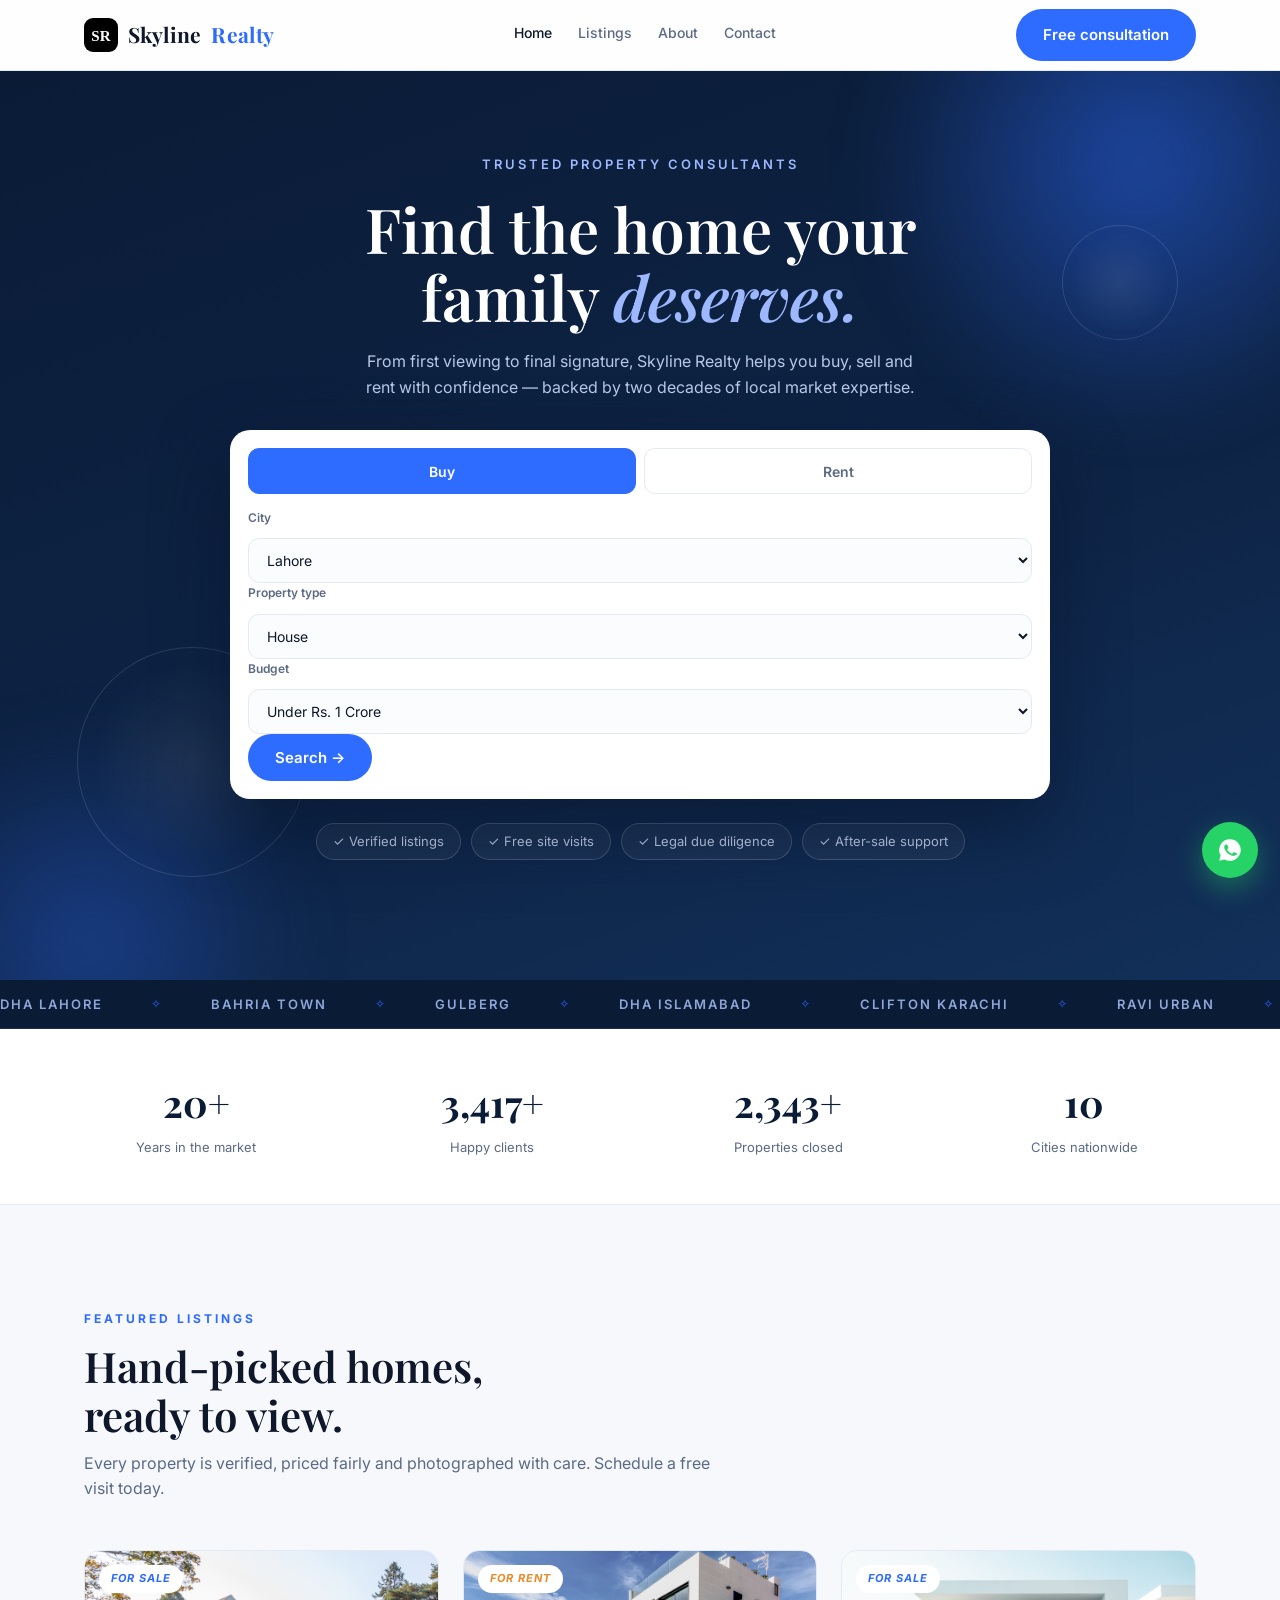
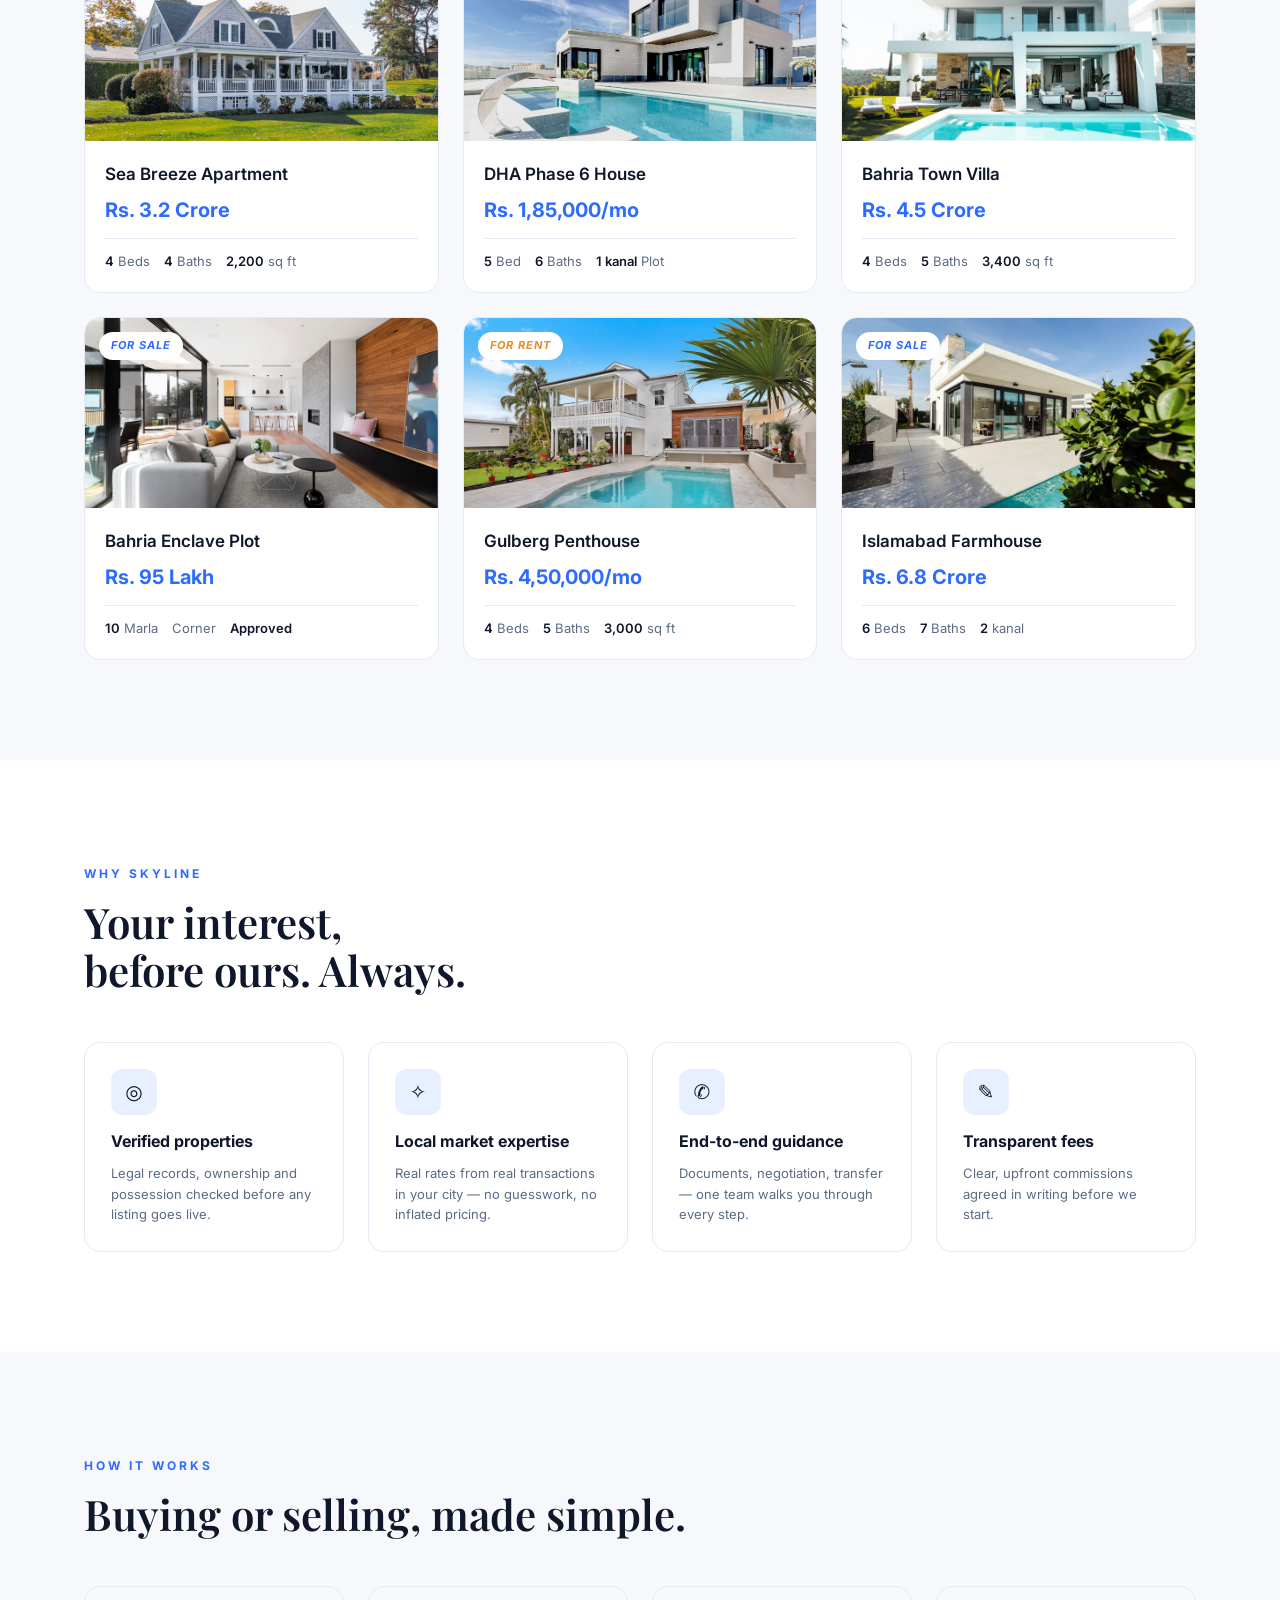
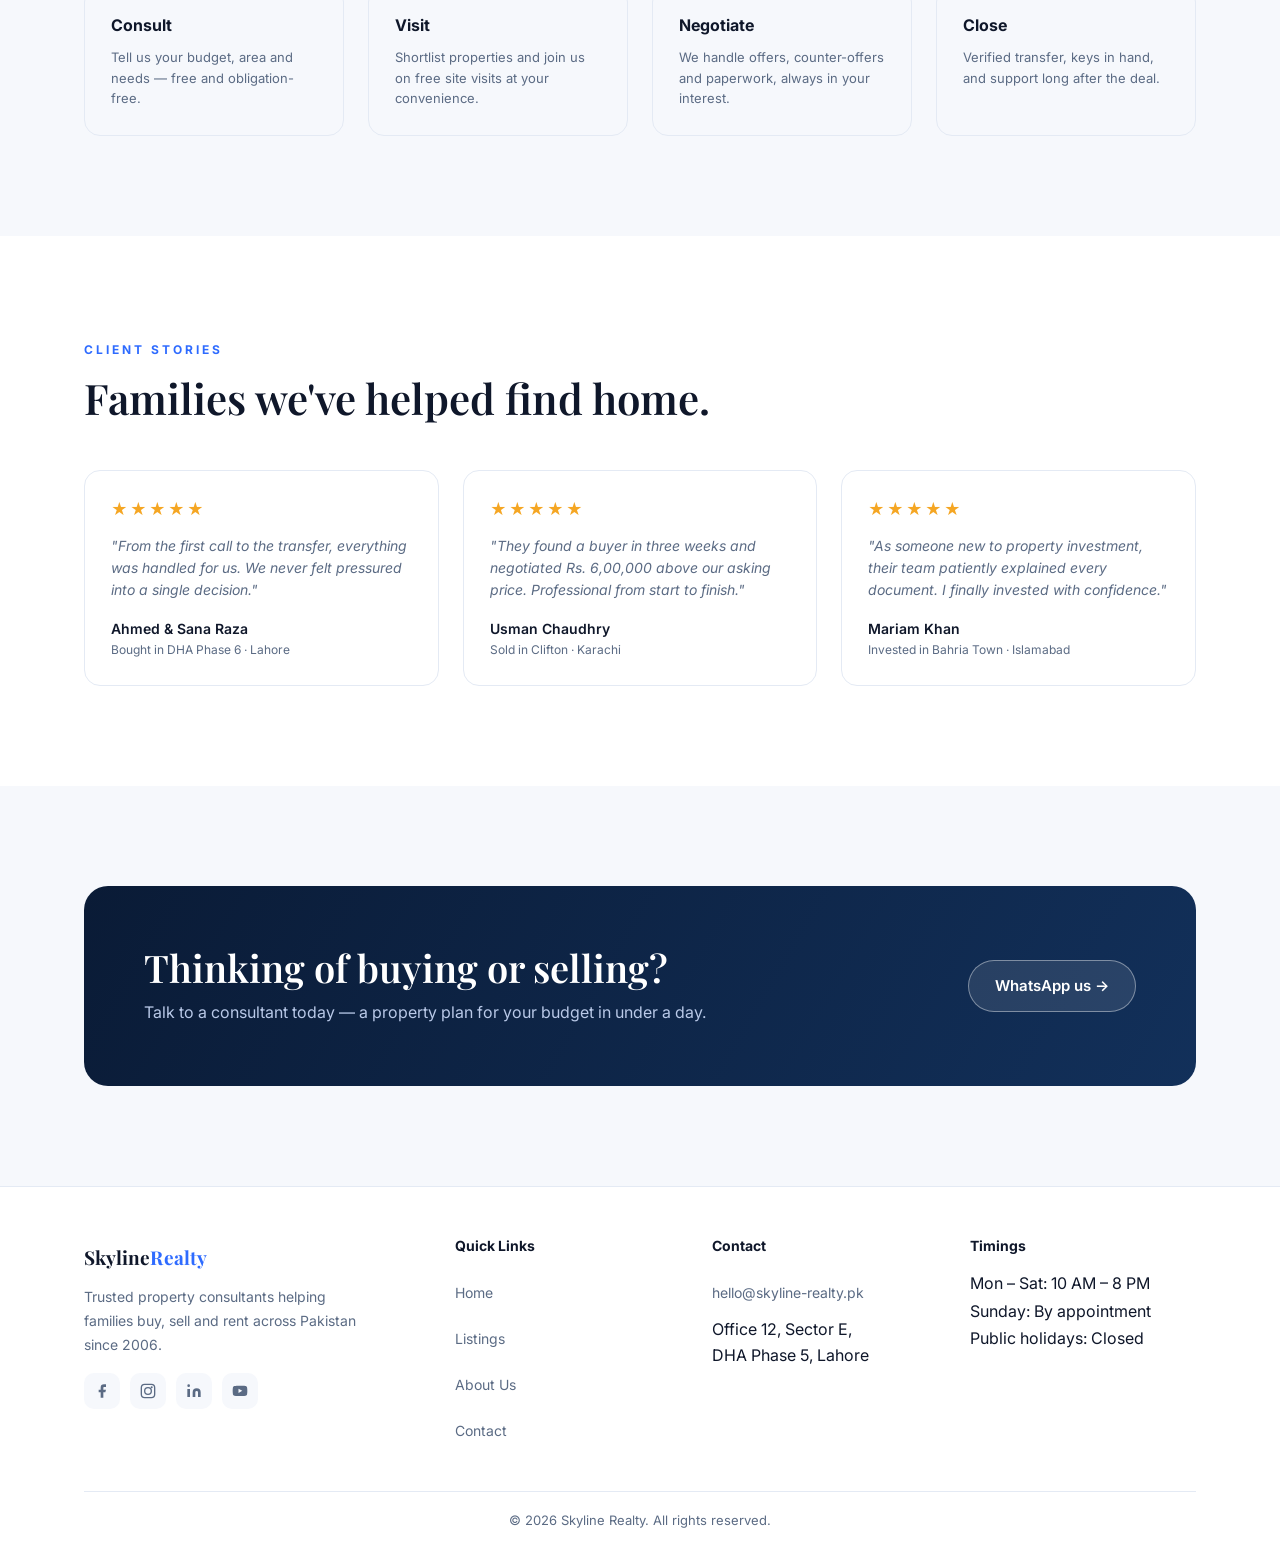
==== commit 803801f8: "Remove phone numbers; add brand logo + header animations" ====
--- a/index.html
+++ b/index.html
@@ -16,7 +16,7 @@
 
 <header>
   <div class="container nav">
-    <a class="brand" href="index.html">Skyline<span>Realty</span></a>
+    <a class="brand" href="index.html"><svg class="logo" width="34" height="34" viewBox="0 0 34 34" aria-hidden="true"><rect width="34" height="34" rx="9" fill="2E6BFF"/><text x="17" y="23" text-anchor="middle" font-family="Georgia,serif" font-size="15" fill="#fff">SR</text></svg>Skyline<span>Realty</span></a>
     <nav class="nav-links" aria-label="Primary">
       <a href="index.html" aria-current="page">Home</a>
       <a href="listings.html">Listings</a>
@@ -189,7 +189,7 @@
           <h2>Thinking of buying or selling?</h2>
           <p>Talk to a consultant today — a property plan for your budget in under a day.</p>
         </div>
-        <a class="btn btn-line" style="background:rgba(255,255,255,.1);border-color:rgba(255,255,255,.4);color:#fff" href="https://wa.me/923165661622" target="_blank" rel="noopener">WhatsApp us →</a>
+        <a class="btn btn-line" style="background:rgba(255,255,255,.1);border-color:rgba(255,255,255,.4);color:#fff" href="contact.html" target="_blank" rel="noopener">WhatsApp us →</a>
       </div>
     </div>
   </section>
@@ -220,7 +220,6 @@
       <div class="footer-col">
         <h4>Contact</h4>
         <ul>
-          <li><a href="tel:+923000000000">0300 000 0000</a></li>
           <li><a href="mailto:hello@skyline-realty.pk">hello@skyline-realty.pk</a></li>
           <li>Office 12, Sector E,<br/>DHA Phase 5, Lahore</li>
         </ul>
@@ -238,7 +237,7 @@
   </div>
 </footer>
 
-<a class="wa" href="https://wa.me/923165661622?text=Hello%20Skyline%20Realty%2C%20I%27m%20interested%20in%20your%20property%20services." target="_blank" rel="noopener" aria-label="Chat on WhatsApp">
+<a class="wa" href="contact.html" target="_blank" rel="noopener" aria-label="Chat on WhatsApp">
   <svg width="26" height="26" viewBox="0 0 24 24" fill="currentColor" aria-hidden="true"><path d="M12 2a10 10 0 0 0-8.6 15.1L2 22l5-1.3A10 10 0 1 0 12 2zm5.5 14.1c-.2.6-1.2 1.2-1.7 1.2-.5.1-1 .2-3.3-.7-2.8-1.1-4.6-4-4.7-4.2-.1-.2-1.1-1.5-1.1-2.9s.7-2 1-2.3c.2-.3.5-.3.7-.3h.5c.2 0 .4 0 .6.5l.9 2.1c.1.2.1.4 0 .6l-.5.7-.4.4c-.1.1-.3.3-.1.6.2.3.8 1.3 1.7 2.1 1.2 1.1 2.2 1.4 2.5 1.5.3.2.5.1.7-.1l1-1.2c.2-.3.4-.2.7-.1l2 1c.3.1.5.2.6.3.1.1.1.8-.1 1.3z"/></svg>
 </a>
 
--- a/css/style.css
+++ b/css/style.css
@@ -51,7 +51,7 @@
   border-bottom: 1px solid var(--line);
 }
 .nav { display: flex; align-items: center; justify-content: space-between; height: 70px; }
-.brand { font-family: var(--serif); font-size: 21px; font-weight: 700; text-decoration: none; letter-spacing: .2px; }
+.brand { font-family: var(--serif); font-size: 21px; font-weight: 700; text-decoration: none; letter-spacing: .2px; display: inline-block; padding: 11px 0; line-height: 1.3; }
 .brand span { color: var(--blue); }
 .nav-links { display: flex; gap: 26px; align-items: center; }
 .nav-links a { text-decoration: none; font-size: 14px; font-weight: 500; color: var(--muted); transition: color .2s; }
@@ -88,7 +88,7 @@
 }
 .search .tabs { display: flex; gap: 8px; margin-bottom: 14px; }
 .search .tabs button {
-  flex: 1; padding: 11px; border-radius: 11px; border: 1px solid var(--line);
+  flex: 1; min-height: 46px; padding: 11px; border-radius: 11px; border: 1px solid var(--line);
   background: #fff; font-weight: 600; font-size: 14px; cursor: pointer;
   font-family: var(--sans); color: var(--muted); transition: background .2s, color .2s, border-color .2s;
 }
@@ -168,7 +168,7 @@
 /* Buy/Rent tabs for listings page */
 .listings-tabs { display: flex; gap: 8px; margin-bottom: 24px; }
 .listings-tabs button {
-  padding: 11px 28px; border-radius: 11px; border: 1px solid var(--line);
+  min-height: 46px; padding: 13px 28px; border-radius: 11px; border: 1px solid var(--line);
   background: #fff; font-weight: 600; font-size: 14px; cursor: pointer;
   font-family: var(--sans); color: var(--muted); transition: background .2s, color .2s, border-color .2s;
 }
@@ -349,12 +349,12 @@
 /* ---- Footer ---- */
 .site-footer { border-top: 1px solid var(--line); background: #fff; padding: 48px 0 0; }
 .footer-grid { display: grid; grid-template-columns: 1.5fr 1fr 1fr 1fr; gap: 32px; }
-.footer-brand .brand { font-size: 19px; display: inline-block; margin-bottom: 10px; }
+.footer-brand .brand { font-size: 19px; display: inline-block; margin-bottom: 6px; padding: 10px 0; line-height: 1.3; }
 .footer-brand p { font-size: 14px; color: var(--muted); line-height: 1.7; max-width: 280px; }
 .footer-col h4 { font-size: 14px; font-weight: 700; margin-bottom: 14px; color: var(--ink); }
 .footer-col ul { list-style: none; }
-.footer-col li { margin-bottom: 8px; }
-.footer-col a { font-size: 14px; color: var(--muted); text-decoration: none; transition: color .2s; }
+.footer-col li { margin-bottom: 2px; }
+.footer-col a { font-size: 14px; color: var(--muted); text-decoration: none; transition: color .2s; display: inline-flex; align-items: center; min-height: 44px; }
 .footer-col a:hover { color: var(--blue); }
 .footer-social { display: flex; gap: 10px; margin-top: 16px; }
 .footer-social a {
@@ -401,3 +401,14 @@
   .filter-bar .field { min-width: auto; }
   .awards-band { flex-direction: column; align-items: center; }
 }
+
+/* header logo + entrance animation (portfolio polish) */
+header{animation:navIn .7s cubic-bezier(.2,.7,.2,1) both}
+@keyframes navIn{from{transform:translateY(-100%);opacity:0}to{transform:none;opacity:1}}
+.brand{display:flex;align-items:center;gap:10px}
+.brand .logo{width:34px;height:34px;flex:none;animation:logoPop .6s .25s cubic-bezier(.34,1.56,.64,1) both}
+.logo{animation:logoPop .6s .25s cubic-bezier(.34,1.56,.64,1) both}
+@keyframes logoPop{from{opacity:0;transform:scale(.4) rotate(-14deg)}to{opacity:1;transform:none}}
+.nav-links a{position:relative;padding-bottom:3px}
+.nav-links a::after{content:"";position:absolute;left:0;bottom:0;width:0;height:1px;background:currentColor;transition:width .3s ease}
+.nav-links a:hover::after{width:100%}
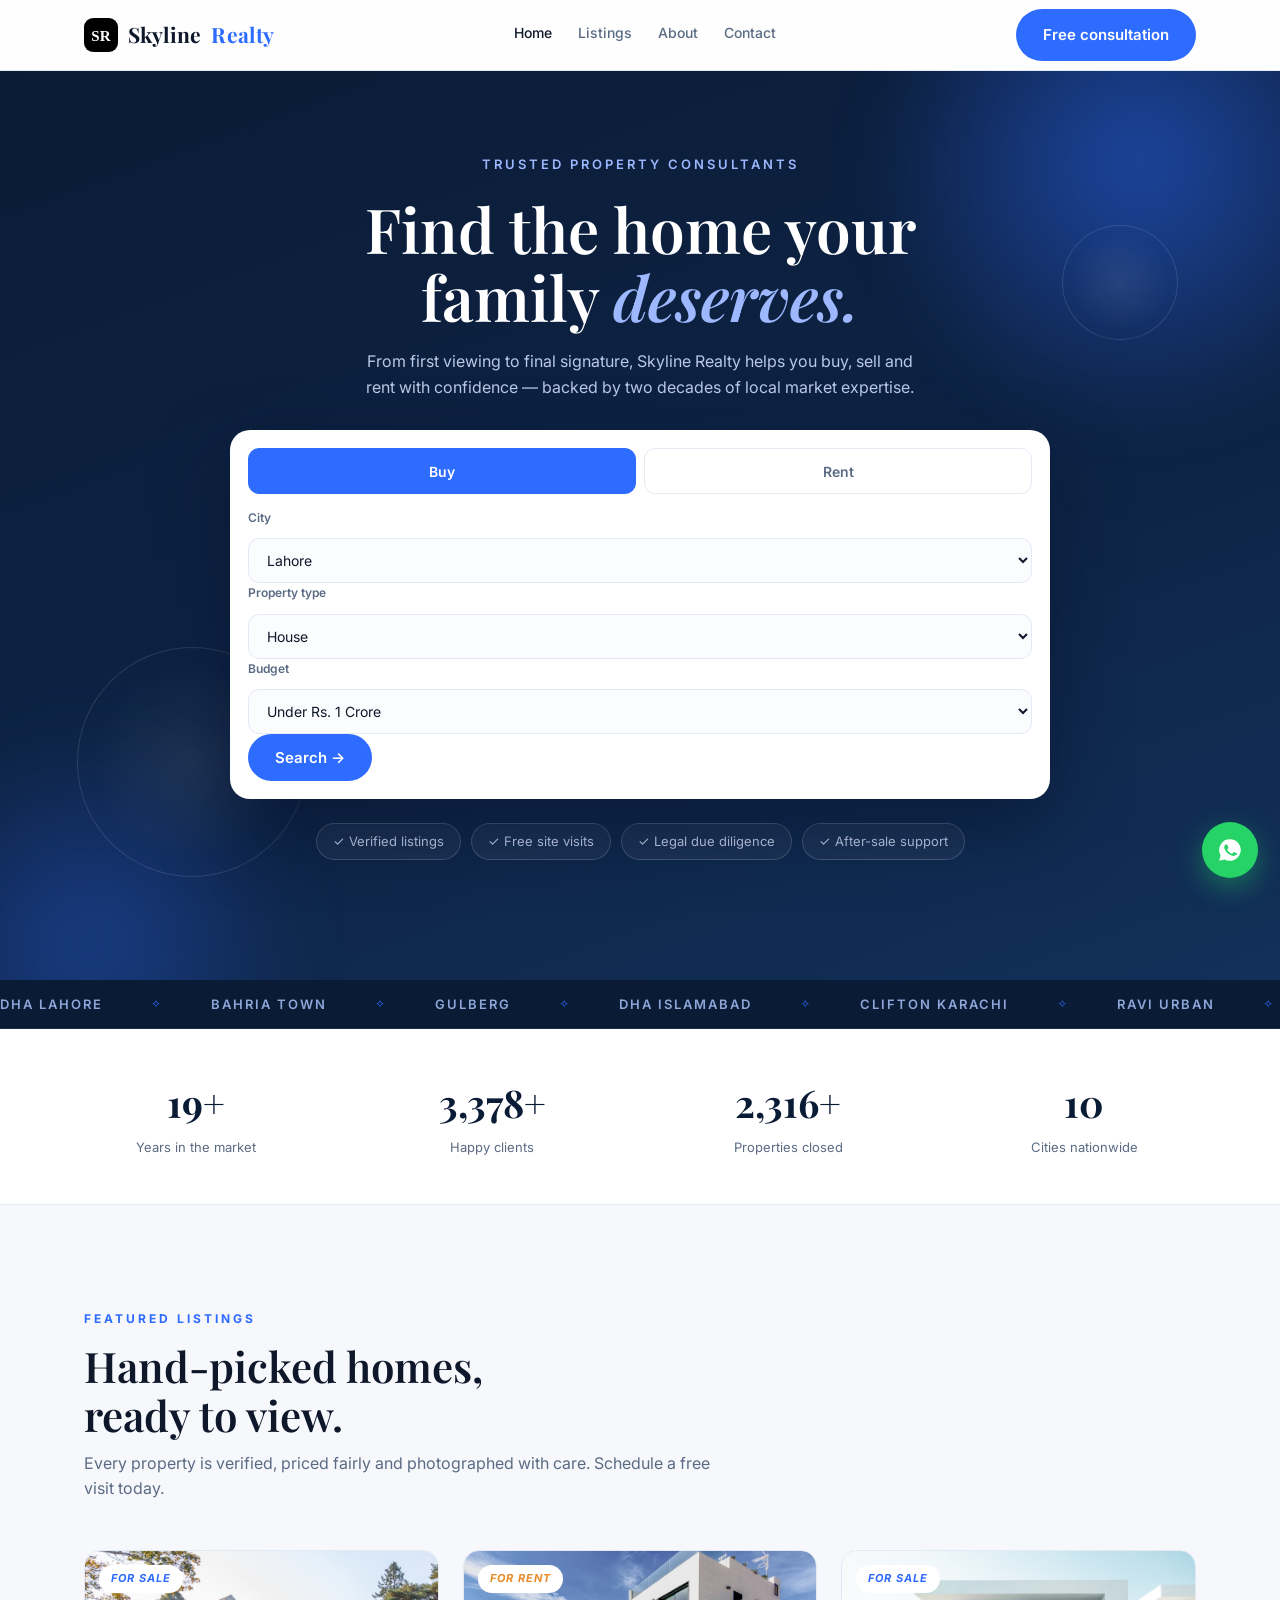
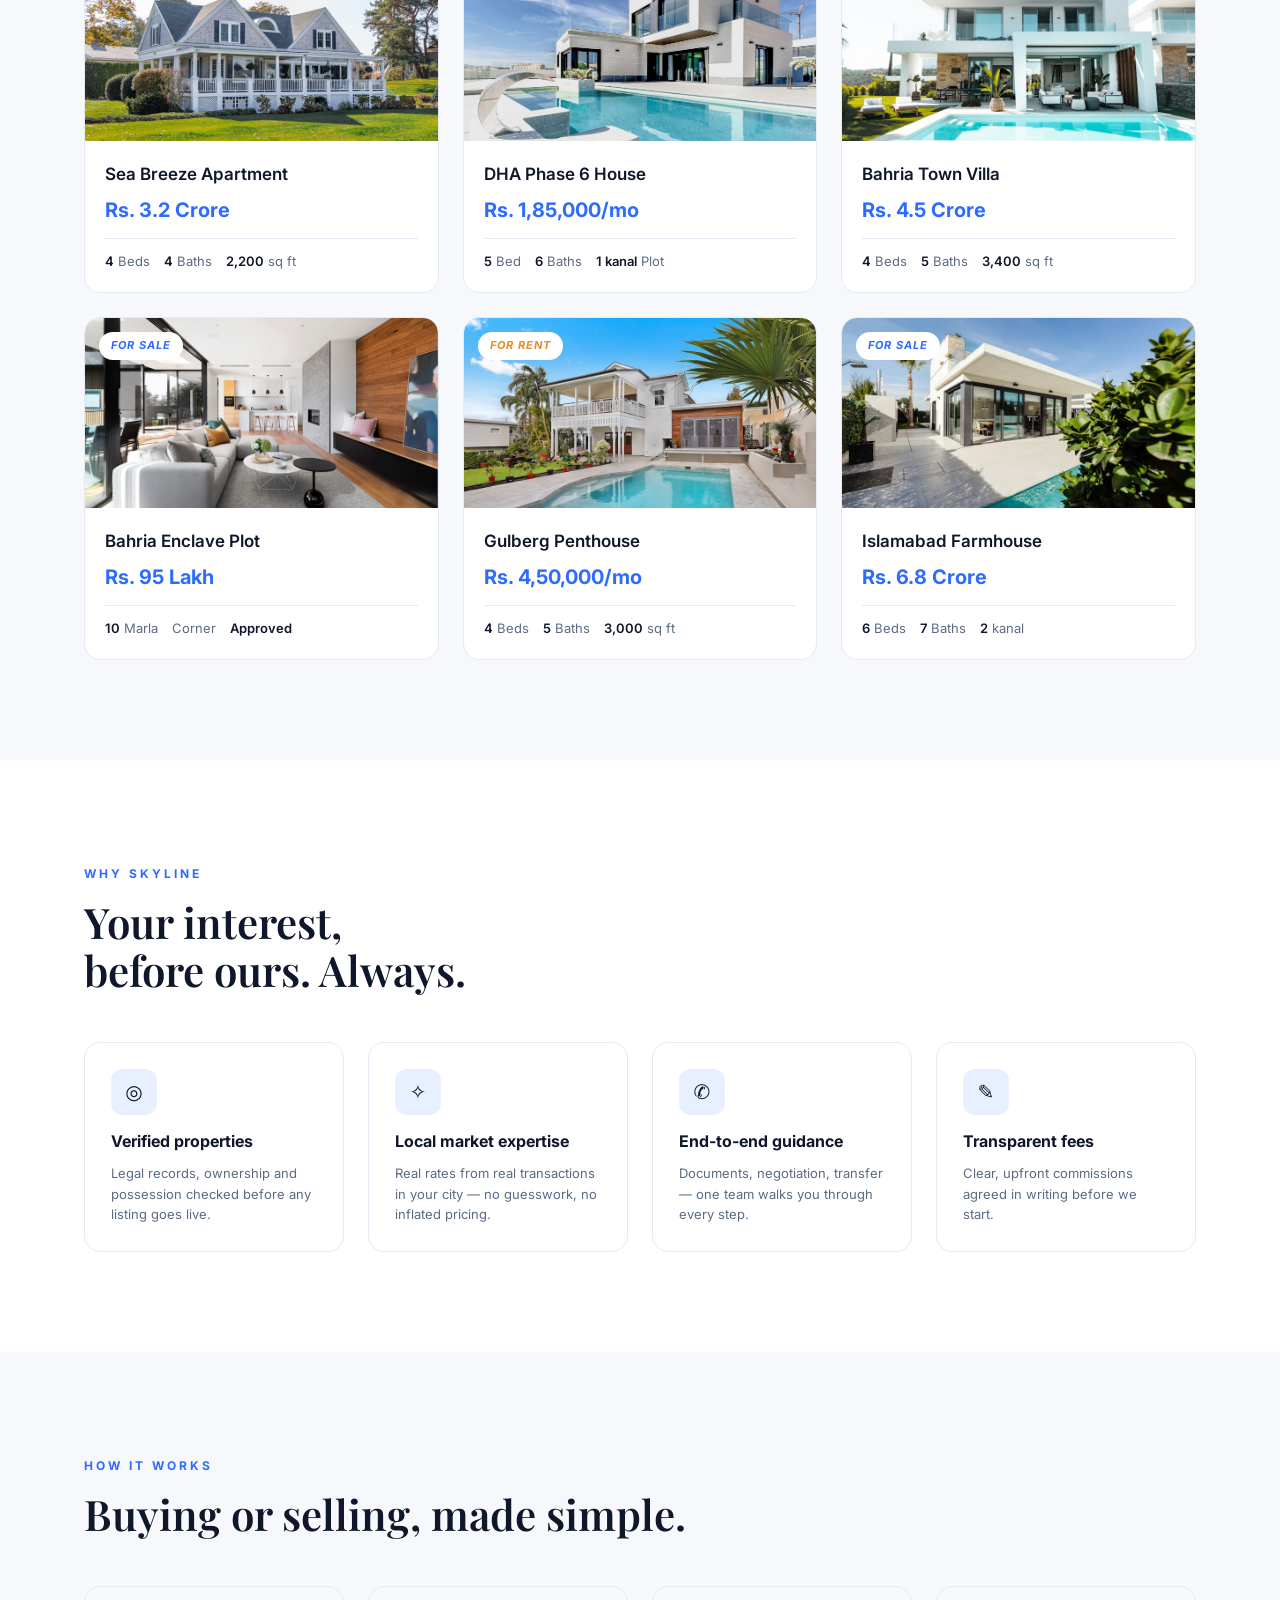
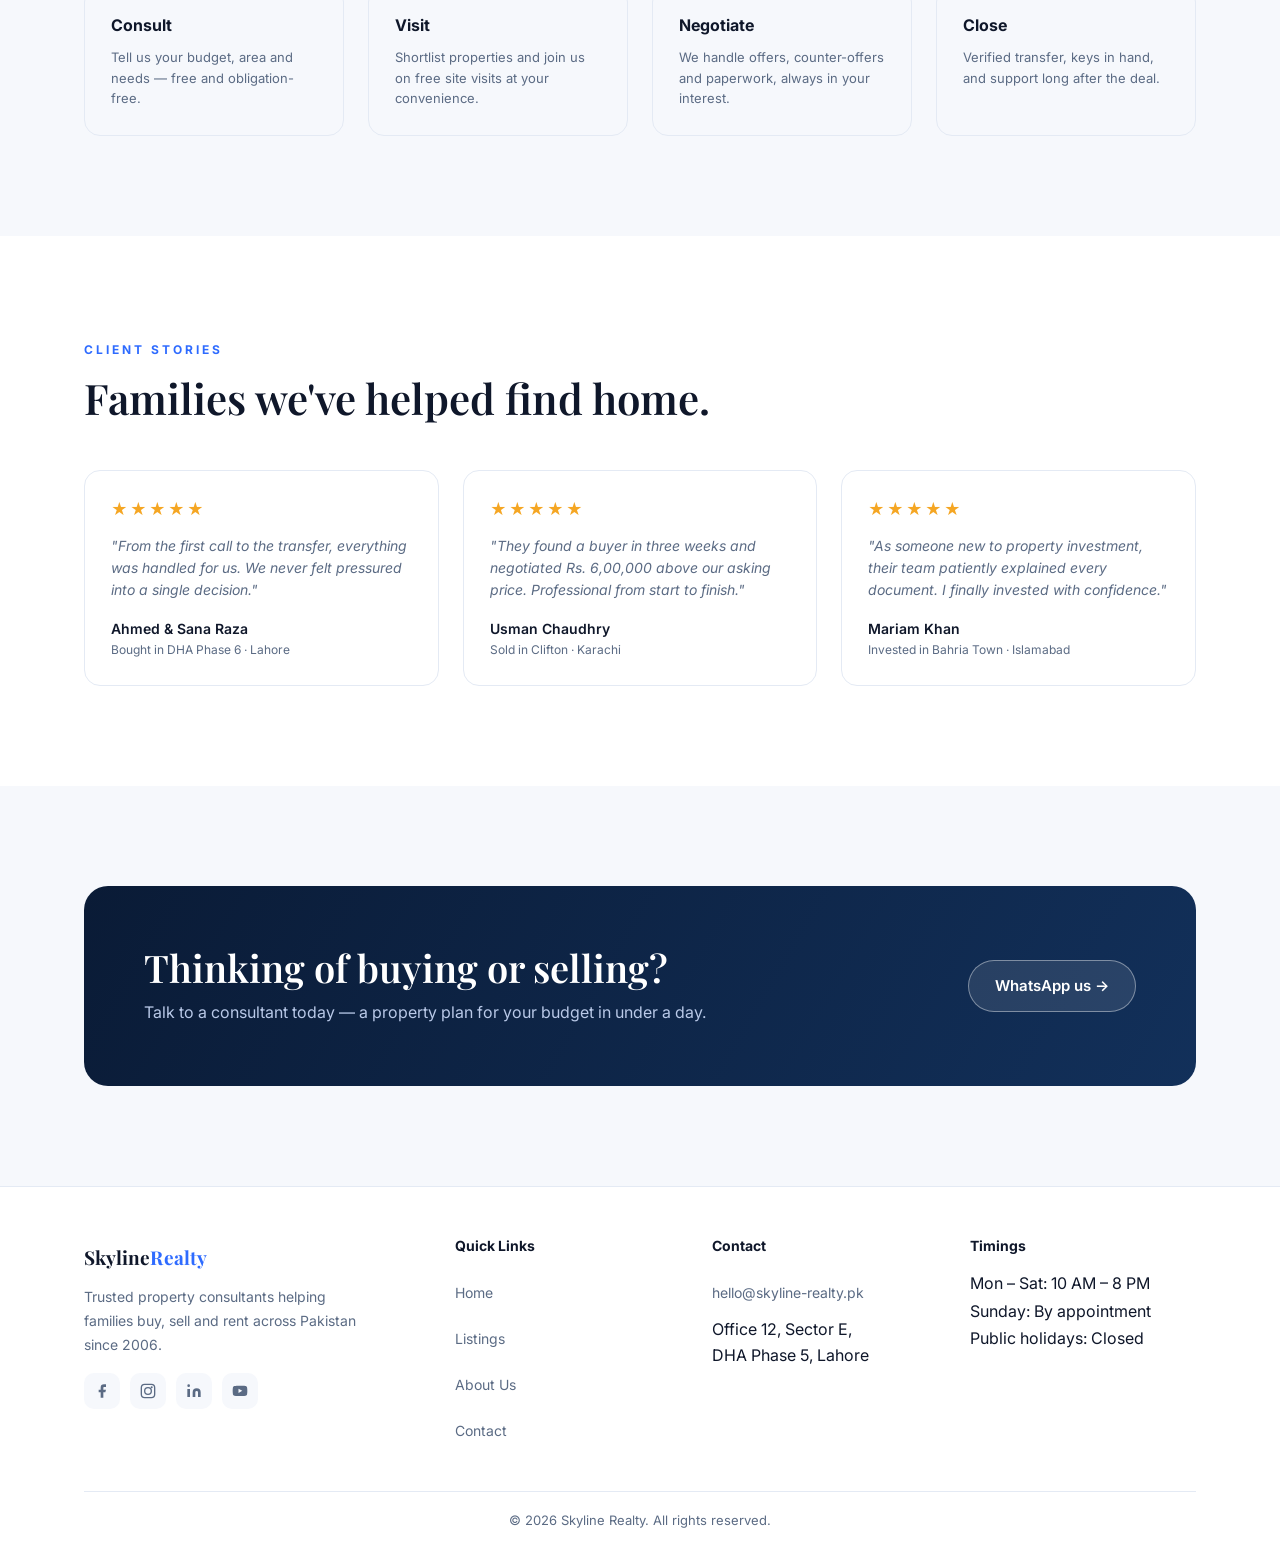
==== commit 96ea17a7: "Add brand favicon (SVG)" ====
--- a/index.html
+++ b/index.html
@@ -3,6 +3,7 @@
 <head>
   <meta charset="UTF-8" />
   <meta name="viewport" content="width=device-width, initial-scale=1.0" />
+<link rel="icon" type="image/svg+xml" href="/favicon.svg" />
   <title>Skyline Realty — Find Your Dream Home</title>
   <meta name="description" content="Skyline Realty — trusted property consultants helping you buy, sell and rent properties across Pakistan." />
   <link rel="preconnect" href="https://fonts.googleapis.com" />
--- a/css/style.css
+++ b/css/style.css
@@ -388,6 +388,7 @@
   .contact-grid { grid-template-columns: 1fr; }
   .footer-grid { grid-template-columns: 1fr 1fr; }
   .nav-links { display: none; }
+  .container > .btn { display: none; }
   .nav-links.open { display: flex; flex-direction: column; position: absolute; top: 70px; left: 0; right: 0; background: #fff; padding: 20px 24px; border-bottom: 1px solid var(--line); box-shadow: 0 10px 30px rgba(0,0,0,.08); z-index: 99; }
   .nav-toggle { display: block; }
 }
